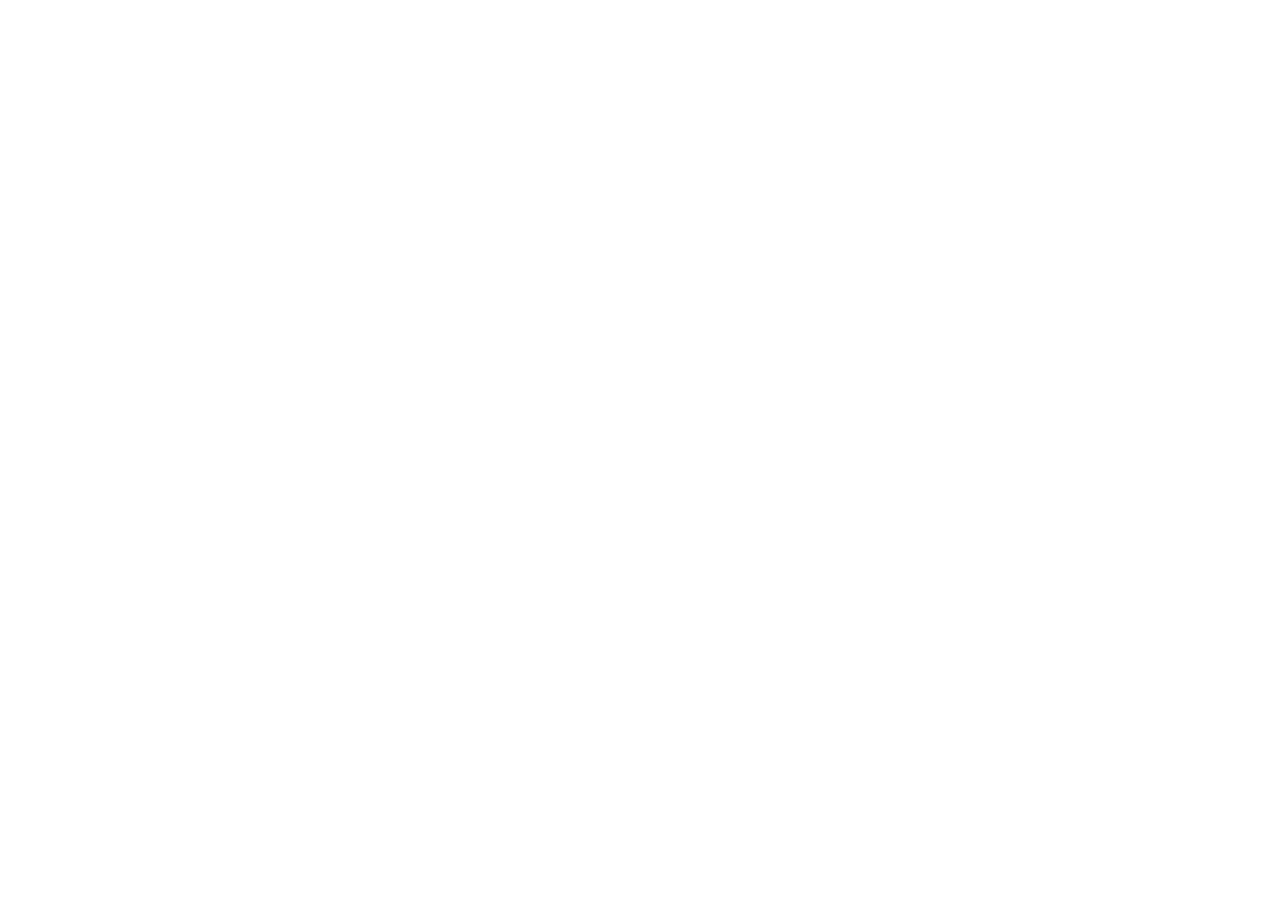
==== dashboard.html @ b4459c03 "dashboard page start" ====
<!DOCTYPE html>
<html lang="en">

<head>
  <meta charset="UTF-8">
  <meta name="viewport" content="width=device-width, initial-scale=1.0">
  <title>Document</title>

  <!-- Link Swiper's CSS -->
  <link rel="stylesheet" href="https://cdn.jsdelivr.net/npm/swiper@11/swiper-bundle.min.css" />
  <!-- Syle CSS -->
  <link rel="stylesheet" href="./assets/scss/style.css">
</head>

<body>

  <div class="wrapper">

    

  </div>

  <!-- iMask JS -->
  <script src="./assets/js/iMask.js"></script>
  <!-- Swiper JS -->
  <script src="https://cdn.jsdelivr.net/npm/swiper@11/swiper-bundle.min.js"></script>
  <!-- JS file -->
  <script src="./assets/js/main.js"></script>

</body>

</html>
---- assets/scss/style.css ----
@import url("https://fonts.googleapis.com/css2?family=Geologica:wght@100..900&family=Inter:ital,opsz,wght@0,14..32,100..900;1,14..32,100..900&family=Nunito+Sans:ital,opsz,wght@0,6..12,200..1000;1,6..12,200..1000&family=Roboto:ital,wght@0,100..900;1,100..900&family=Rubik:ital,wght@0,300..900;1,300..900&family=Volkhov:ital,wght@0,400;0,700;1,400;1,700&display=swap");
* {
  padding: 0;
  margin: 0;
  box-sizing: border-box;
  -webkit-tap-highlight-color: transparent !important;
}

a {
  text-decoration: none;
  color: inherit;
  display: inline-block;
  cursor: pointer;
}

img {
  max-width: 100%;
}

span, label {
  display: inline-block;
}

html {
  scroll-behavior: smooth;
}

input, textarea {
  outline: none;
  border: 0;
  background: transparent;
  font-weight: 400;
}

button, select {
  border: none;
  cursor: pointer;
  background: transparent;
  outline: 0;
  font-weight: 400;
}

address {
  font-style: normal;
}

.wrapper {
  width: 100%;
  overflow: hidden;
  min-height: 100svh;
}

ul, ol, dl {
  list-style: none;
  padding: 0;
  margin: 0;
}

p, h1, h2, h3, h4, h5, h6 {
  padding: 0;
  margin: 0;
  font-weight: 400;
}

input[type=number]::-webkit-inner-spin-button,
input[type=number]::-webkit-outer-spin-button {
  -webkit-appearance: none;
  -moz-appearance: none;
  margin: 0;
}

@font-face {
  font-family: "MyWebFont";
  src: url("../fonts/Muller/Muller-Trial-Regular.ttf") format("truetype"), url("../fonts/Muller/Muller-Trial-Regular.otf") format("opentype");
  font-weight: 400;
}
@font-face {
  font-family: "MyWebFont";
  src: url("../fonts/Muller/Muller-Trial-Medium.ttf") format("truetype"), url("../fonts/Muller/Muller-Trial-Medium.otf") format("opentype");
  font-weight: 500;
}
* {
  font-family: "Inter", sans-serif;
  font-weight: 400;
}

body {
  background: white;
  color: black;
  font-weight: 400;
  font-family: "Inter", sans-serif;
  background: white;
  color: #272D4E;
}

.container {
  max-width: 1320px;
  width: calc(100% - 40px);
  margin: 0 auto;
}

.btn-pink {
  display: inline-flex;
  align-items: center;
  justify-content: center;
  text-align: center;
  height: 64px;
  padding: 0 52px;
  background: #E579E8;
  color: white;
  font-family: "Volkhov", serif;
  font-size: 18px;
  font-weight: 600;
  line-height: 140%;
  letter-spacing: -0.02em;
  border-radius: 50px;
  box-shadow: 0px 9px 20px -3px rgba(239, 84, 247, 0.33);
  transition: 0.3s ease-in-out all;
}
.btn-pink:hover {
  background: #d371d6;
}
.btn-white {
  box-shadow: 0 9px 20px -3px rgba(215, 215, 215, 0.33);
  background: #fff;
  font-family: "Geologica", sans-serif;
  font-weight: 600;
  font-size: 18px;
  height: 68px;
  padding: 0 52px;
  display: inline-flex;
  align-items: center;
  justify-content: center;
  text-align: center;
  line-height: 140%;
  letter-spacing: -0.02em;
  color: #7454bd;
  border-radius: 60px;
  transition: 0.3s ease-in-out all;
}
.btn-white:hover {
  background: #fce7fd;
}

.header {
  position: absolute;
  top: 0;
  left: 0;
  width: 100%;
  z-index: 3;
}
.header-container {
  display: flex;
  align-items: center;
  justify-content: space-between;
  padding: 40px 0;
}
@media screen and (max-width: 992px) {
  .header-container {
    padding: 20px 0;
  }
}
@media screen and (max-width: 992px) {
  .header-logo img {
    width: 181px;
  }
}
.header-navs {
  display: flex;
  align-items: center;
  gap: 32px;
}
@media screen and (max-width: 992px) {
  .header-navs {
    display: none;
  }
}
.header-navs__link {
  display: flex;
  align-items: center;
  gap: 4px;
  font-family: "Geologica", sans-serif;
  font-weight: 300;
  font-size: 16px;
  line-height: 140%;
  letter-spacing: -0.02em;
  color: #272d4e;
  transition: 0.2s ease-in-out all;
}
.header-navs__link:hover {
  color: #7854F7;
}
.header-right {
  display: flex;
  align-items: center;
  gap: 16px;
}
@media screen and (max-width: 992px) {
  .header-right {
    display: none;
  }
}
.header-right a {
  height: 54px;
  padding: 0 32px;
  font-size: 16px;
  font-weight: 500;
  font-family: "Geologica", sans-serif;
}
.header-right .btn-white {
  font-weight: 400;
  color: #272D4E;
}
.header .bars {
  display: flex;
  align-items: center;
  justify-content: center;
  width: 32px;
  height: 32px;
}
@media screen and (min-width: 992px) {
  .header .bars {
    display: none;
  }
}

.menu {
  position: fixed;
  top: 0;
  left: 0;
  width: 100%;
  height: 100%;
  background: white;
  z-index: 5;
  padding: 30px 20px;
  display: none;
  flex-direction: column;
  justify-content: space-between;
}
@media screen and (max-width: 992px) {
  .menu.active {
    display: flex;
  }
}
.menu-head {
  display: flex;
  align-items: center;
  justify-content: space-between;
  margin-bottom: 30px;
}
.menu-close {
  width: 22px;
  height: 22px;
  display: flex;
  align-items: center;
  justify-content: center;
}
.menu-navs {
  display: flex;
  flex-direction: column;
  align-items: flex-start;
  gap: 20px;
}
.menu-navs__link {
  display: flex;
  align-items: center;
  gap: 4px;
  font-family: "Geologica", sans-serif;
  font-weight: 300;
  font-size: 16px;
  line-height: 140%;
  letter-spacing: -0.02em;
  color: #272d4e;
}
.menu-bottom {
  display: flex;
  flex-direction: column;
  align-items: flex-start;
  gap: 10px;
}
@media screen and (max-width: 420px) {
  .menu-bottom {
    width: 100%;
  }
}
.menu-bottom a {
  height: 54px;
  padding: 0 32px;
  font-size: 16px;
  font-weight: 500;
  font-family: "Geologica", sans-serif;
}
@media screen and (max-width: 420px) {
  .menu-bottom a {
    width: 100%;
  }
}
.menu-bottom .btn-white {
  font-weight: 400;
  color: #272D4E;
}

.home {
  position: relative;
  z-index: 1;
}
.home-bg {
  position: absolute;
  top: 0;
  left: 0;
  width: 100%;
  height: 100%;
  z-index: -1;
}
.home-container {
  padding-bottom: 300px;
  min-height: 1074px;
  position: relative;
  z-index: 1;
  display: flex;
  flex-direction: column;
  justify-content: flex-end;
  align-items: flex-start;
}
@media screen and (max-width: 1200px) {
  .home-container {
    padding-bottom: 500px;
    align-items: center;
    text-align: center;
  }
}
@media screen and (max-width: 700px) {
  .home-container {
    padding: 93px 0 325px;
    min-height: inherit;
  }
}
.home-title {
  font-family: "Geologica", sans-serif;
  font-size: 72px;
  line-height: 110%;
  letter-spacing: -0.02em;
  color: #272d4e;
  margin-bottom: 33px;
}
@media screen and (max-width: 700px) {
  .home-title {
    font-size: 40px;
    margin-bottom: 26px;
  }
}
@media screen and (max-width: 700px) {
  .home .line {
    width: 314px;
  }
}
.home-description {
  font-family: "Geologica", sans-serif;
  font-weight: 300;
  font-size: 18px;
  line-height: 140%;
  letter-spacing: -0.02em;
  color: #696984;
  opacity: 0.8;
  max-width: 569px;
  margin: 46px 0 50px;
}
@media screen and (max-width: 700px) {
  .home-description {
    margin: 28px 0 40px;
    font-size: 14px;
  }
}
.home .btn-pink {
  height: 72px;
  padding: 0 27px 0 31px;
  font-weight: 500;
  font-size: 16px;
  font-family: "Geologica", sans-serif;
  gap: 10px;
}
.home .btn-pink .imgs {
  display: flex;
  align-items: center;
  flex-direction: row-reverse;
  gap: 0px;
  transform: rotateY(180deg);
}
.home .btn-pink .img {
  margin-right: -20px;
  width: 30px;
  height: 30px;
  border-radius: 50%;
}
.home .btn-pink .icon {
  background: rgba(255, 255, 255, 0.9);
  border: 1px solid #fff;
  border-radius: 15px;
  padding: 3px;
  width: 30px;
  height: 30px;
}
.home-bottom {
  display: flex;
  align-items: center;
  gap: 20px;
}
@media screen and (max-width: 700px) {
  .home-bottom {
    flex-direction: column;
  }
}
.home-bottom p {
  font-family: "Geologica", sans-serif;
  font-size: 16px;
  line-height: 140%;
  letter-spacing: -0.02em;
  color: #5d5d5d;
}
.home-bottom p a {
  color: #e579e8;
}
.home-card {
  position: absolute;
  bottom: 0;
  right: -274px;
  width: 911px;
  height: auto;
  z-index: -1;
}
@media screen and (max-width: 1200px) {
  .home-card {
    right: 50%;
    transform: translateX(50%);
    width: 500px;
  }
}
@media screen and (max-width: 700px) {
  .home-card {
    width: 325px;
    min-width: 325px;
  }
}

.tarif {
  padding: 180px 0;
  overflow: hidden;
}
@media screen and (max-width: 1200px) {
  .tarif {
    padding: 60px 0 0 0;
  }
}
.tarif_title {
  position: relative;
  z-index: 2;
  margin-bottom: 80px;
  display: flex;
  flex-direction: column;
  align-items: center;
  gap: 20px;
}
@media screen and (max-width: 993px) {
  .tarif_title {
    margin-bottom: 28px;
    text-align: center;
  }
}
.tarif_title h3 {
  font-family: "Geologica", sans-serif;
  font-weight: 600;
  font-size: 44px;
  line-height: 140%;
  color: #1E1D4C;
}
@media screen and (max-width: 993px) {
  .tarif_title h3 {
    font-size: 28px;
    line-height: 140%;
  }
}
.tarif_title p {
  font-family: "Geologica", sans-serif;
  font-weight: 300;
  font-size: 20px;
  line-height: 140%;
  color: #A6A6A6;
}
@media screen and (max-width: 993px) {
  .tarif_title p {
    font-size: 14px;
    line-height: 140%;
  }
}
.tarif_cards {
  display: flex;
  justify-content: center;
  gap: 24px;
  position: relative;
  max-width: 772px;
  margin: auto;
  z-index: 2;
}
@media screen and (max-width: 1200px) {
  .tarif_cards {
    padding-top: 150px;
  }
}
@media screen and (max-width: 993px) {
  .tarif_cards {
    flex-direction: column-reverse;
    gap: 16px;
    padding-top: 0;
  }
}
.tarif_card {
  width: 374px;
  padding: 42px 20px 20px 20px;
  border-radius: 20px;
  background: #fff;
  box-shadow: 0px 1.67px 2.84px 0px rgba(0, 0, 0, 0.0039215686);
  box-shadow: 0px 7.35px 5.88px 0px rgba(0, 0, 0, 0.0078431373), 0px 18.05px 11.73px 0px rgba(0, 0, 0, 0.0117647059), 0px 34.76px 22.99px 0px rgba(0, 0, 0, 0.0117647059), 0px 58.49px 42.28px 0px rgba(0, 0, 0, 0.0156862745), 0px 90.24px 72.19px 0px rgba(0, 0, 0, 0.0196078431);
  display: flex;
  flex-direction: column;
  gap: 32px;
}
@media screen and (max-width: 993px) {
  .tarif_card {
    width: 100%;
    border-radius: 17px;
  }
}
.tarif_card_title {
  text-align: center;
}
.tarif_card_title h3 {
  font-family: "Geologica", sans-serif;
  font-weight: 700;
  font-size: 30px;
  line-height: 140%;
  color: #1E1D4C;
  margin-bottom: 8px;
}
.tarif_card_title p {
  font-family: "Geologica", sans-serif;
  font-weight: 400;
  font-size: 18px;
  line-height: 140%;
  color: #A6A6A6;
}
.tarif_card_price {
  display: flex;
  align-items: center;
  flex-direction: column;
  gap: 6px;
}
.tarif_card_price h6 {
  font-family: "Geologica", sans-serif;
  font-weight: 600;
  font-size: 50px;
  line-height: 140%;
  color: #1E1D4C;
  display: flex;
  align-items: center;
  justify-content: center;
  gap: 4px;
}
.tarif_card_price h6 span {
  font-family: "Geologica", sans-serif;
  font-weight: 500;
  font-size: 18px;
  line-height: 140%;
  color: #A6A6A6;
  transform: translateY(10px);
}
.tarif_card_price .discount {
  padding: 10px 12px;
  border-radius: 1000px;
  background: #E579E8;
  font-family: "Geologica", sans-serif;
  font-weight: 600;
  font-size: 14px;
  line-height: 140%;
  color: #fff;
}
.tarif_card ul {
  height: 100%;
  display: flex;
  flex-direction: column;
  gap: 24px;
  background: #FAF9FB;
  padding: 32px;
  border-radius: 10px;
}
.tarif_card ul li {
  display: flex;
  align-items: center;
  gap: 10px;
}
.tarif_card ul li img {
  display: flex;
  align-items: center;
  flex-shrink: 0;
}
.tarif_card ul li span {
  font-family: "Geologica", sans-serif;
  font-weight: 400;
  font-size: 18px;
  line-height: 140%;
  color: #1E1D4C;
}
.tarif_card ul a {
  margin-top: auto;
  font-family: "Geologica", sans-serif;
}
.tarif_card_pink {
  background-image: url("../images/card_pink_bg.png");
  background-repeat: no-repeat;
  background-size: cover;
  background-position: center;
  gap: 0;
  position: relative;
}
.tarif_card_pink .circle {
  position: absolute;
  z-index: 1;
  flex-shrink: 0;
  width: 600px;
  height: 600px;
  background: linear-gradient(166deg, #92a7ff 0%, #b37de9 100%);
  border-radius: 50%;
  display: none;
}
.tarif_card_pink .tarif_card_title {
  position: relative;
  z-index: 2;
}
.tarif_card_pink .tarif_card_title h3, .tarif_card_pink .tarif_card_title p {
  color: #fff;
}
.tarif_card_pink .tarif_card_price {
  position: relative;
  z-index: 2;
  margin: 32px 0 20px 0;
}
.tarif_card_pink .tarif_card_price h6 {
  color: #fff;
}
.tarif_card_pink .tarif_card_price h6 span {
  color: #fff;
}
.tarif_card_pink ul {
  position: relative;
  z-index: 2;
}
.tarif_card_reating {
  display: flex;
  flex-direction: column;
  gap: 66px;
  position: absolute;
  bottom: 218px;
  right: -200px;
}
@media screen and (max-width: 1200px) {
  .tarif_card_reating {
    top: 0;
    left: 0;
    right: 0;
    bottom: auto;
    flex-direction: row;
    justify-content: center;
  }
}
@media screen and (max-width: 993px) {
  .tarif_card_reating {
    position: static;
    margin-bottom: 16px;
    gap: 20px;
  }
}
.tarif_card_reating .star {
  display: flex;
  align-items: center;
  gap: 3px;
}
.tarif_card_reating h6 {
  font-family: "Geologica", sans-serif;
  font-weight: 400;
  font-size: 18px;
  line-height: 140%;
  color: #1E1D4C;
  margin: 18px 0 15px 0;
}
.tarif_card_reating h6 b {
  font-weight: 700;
}
.tarif_card_reating p {
  font-family: "Geologica", sans-serif;
  font-weight: 600;
  font-size: 18px;
  line-height: 140%;
  color: #A6A6A6;
}
.tarif .container {
  position: relative;
}
.tarif .tarif_img {
  position: absolute;
  left: -444px;
  bottom: -210px;
  width: 670px;
  height: 642px;
  -o-object-fit: contain;
     object-fit: contain;
}
@media screen and (max-width: 1200px) {
  .tarif .tarif_img {
    position: static;
    transform: translateY(20px);
    width: 100%;
  }
}
@media screen and (max-width: 993px) {
  .tarif .tarif_img {
    min-width: 437px;
    min-height: 419px;
    width: 437px;
    height: 419px;
    display: flex;
    flex-shrink: 0;
    margin: auto;
  }
}
@media screen and (max-width: 460px) {
  .tarif .tarif_img {
    transform: translate(-80px, 10px);
  }
}

.partners {
  background: linear-gradient(166deg, #849cff 0%, #8a5fb6 100%);
  position: relative;
  z-index: 1;
}
.partners-bg {
  position: absolute;
  z-index: -1;
  left: 0;
  width: 100%;
  height: 100%;
  -o-object-fit: cover;
     object-fit: cover;
}
.partners-container {
  max-width: 1272px;
}
.partners ul {
  display: flex;
  align-items: center;
  justify-content: space-between;
  padding: 40px 0;
  gap: 32px;
}
@media screen and (max-width: 992px) {
  .partners ul {
    width: 100%;
    align-items: flex-start;
    overflow-x: scroll;
    width: calc(100% + 40px);
    margin-left: -20px;
    padding: 20px;
  }
  .partners ul::-webkit-scrollbar {
    display: none;
  }
}
@media screen and (max-width: 992px) {
  .partners li {
    flex-shrink: 0;
  }
}
@media screen and (max-width: 992px) {
  .partners li:nth-child(1) img {
    width: 145px;
  }
}
@media screen and (max-width: 992px) {
  .partners li:nth-child(2) img {
    width: 116.84px;
  }
}
@media screen and (max-width: 992px) {
  .partners li:nth-child(3) img {
    width: 163.37px;
  }
}
@media screen and (max-width: 992px) {
  .partners li:nth-child(4) img {
    width: 124.7px;
  }
}
@media screen and (max-width: 992px) {
  .partners li:nth-child(5) img {
    width: 158.37px;
  }
}

.choose {
  padding: 180px 0 210px;
}
@media screen and (max-width: 700px) {
  .choose {
    padding: 102px 0 60px;
  }
}
.choose-title {
  text-align: center;
  margin-bottom: 20px;
  font-family: "Geologica", sans-serif;
  font-weight: 600;
  font-size: 44px;
  line-height: 140%;
  letter-spacing: -0.02em;
  text-align: center;
  color: #14183e;
}
@media screen and (max-width: 700px) {
  .choose-title {
    font-size: 28px;
  }
}
.choose-title span {
  font-weight: 600;
  color: #7454bd;
}
.choose-description {
  text-align: center;
  font-family: "Geologica", sans-serif;
  font-weight: 300;
  font-size: 20px;
  line-height: 140%;
  letter-spacing: -0.02em;
  text-align: center;
  color: #696984;
  opacity: 0.8;
  margin-bottom: 68px;
}
@media screen and (max-width: 700px) {
  .choose-description {
    font-size: 14px;
    margin-bottom: 40px;
  }
}
.choose-card {
  padding: 29px 25px 51px;
  display: flex;
  flex-direction: column;
  align-items: center;
  text-align: center;
  transition: 0.2s ease-in-out all;
  border-radius: 32px;
}
.choose-card:hover {
  position: relative;
  z-index: 1;
}
.choose-card:hover::before {
  content: "";
  border-radius: 27px 0 9px 0;
  width: 85px;
  height: 90px;
  background: #e579e8;
  position: absolute;
  z-index: -1;
  left: -24px;
  bottom: -30px;
}
.choose-card:hover::after {
  content: "";
  position: absolute;
  top: 0;
  left: 0;
  width: 100%;
  height: 100%;
  border-radius: 32px;
  box-shadow: 0 2px 3px 0 rgba(0, 0, 0, 0), 0 7px 6px 0 rgba(0, 0, 0, 0.01), 0 18px 12px 0 rgba(0, 0, 0, 0.01), 0 35px 23px 0 rgba(0, 0, 0, 0.01), 0 58px 42px 0 rgba(0, 0, 0, 0.02), 0 90px 72px 0 rgba(0, 0, 0, 0.02);
  background: #fff;
  z-index: -1;
}
.choose-card__wrap {
  display: grid;
  gap: 24px;
  align-items: flex-start;
  grid-template-columns: repeat(4, minmax(0, 1fr));
}
@media screen and (max-width: 1200px) {
  .choose-card__wrap {
    grid-template-columns: repeat(2, minmax(0, 1fr));
  }
}
@media screen and (max-width: 700px) {
  .choose-card__wrap {
    grid-template-columns: repeat(1, minmax(0, 1fr));
    gap: 20px;
  }
}
.choose-card .icon {
  width: 75px;
  height: 75px;
  border-radius: 37px;
  fill: #fbfbfb;
  box-shadow: 0 15px 44px 0 rgba(13, 15, 28, 0.12);
  display: flex;
  align-items: center;
  justify-content: center;
}
.choose-card h3 {
  font-family: "Geologica", sans-serif;
  font-weight: 600;
  font-size: 18px;
  line-height: 140%;
  letter-spacing: -0.02em;
  text-align: center;
  color: #1e1d4c;
  margin: 30px 0 13px;
}
.choose-card p {
  font-family: "Geologica", sans-serif;
  font-weight: 300;
  font-size: 14px;
  line-height: 140%;
  letter-spacing: -0.02em;
  text-align: center;
  color: #5e6282;
}

.about {
  position: relative;
  z-index: 1;
  padding: 138px 0 144px;
}
@media screen and (max-width: 700px) {
  .about {
    padding: 0 0 72px;
  }
}
.about-bg {
  position: absolute;
  left: 50%;
  top: 0;
  transform: translateX(-50%);
  width: 100%;
  min-width: 1920px;
  height: 100%;
  -o-object-fit: cover;
     object-fit: cover;
  z-index: -1;
}
@media screen and (max-width: 700px) {
  .about-bg {
    display: none;
  }
}
.about-bg.mb {
  display: none;
}
@media screen and (max-width: 700px) {
  .about-bg.mb {
    display: block;
    min-width: 772px;
  }
}
.about-container {
  display: flex;
  flex-direction: column;
  gap: 195px;
}
@media screen and (max-width: 1200px) {
  .about-container {
    gap: 60px;
    align-items: center;
  }
}
.about h3 {
  font-family: "Geologica", sans-serif;
  font-weight: 600;
  font-size: 44px;
  line-height: 140%;
  letter-spacing: -0.02em;
  color: #fff;
  max-width: 548px;
}
@media screen and (max-width: 700px) {
  .about h3 {
    font-size: 24px;
  }
}
.about p {
  font-family: "Geologica", sans-serif;
  font-weight: 300;
  font-size: 18px;
  line-height: 140%;
  letter-spacing: -0.02em;
  color: #fff;
  max-width: 480px;
  margin: 20px 0 32px;
}
@media screen and (max-width: 700px) {
  .about p {
    font-size: 16px;
  }
}
.about a {
  font-family: "Geologica", sans-serif;
  width: 256px;
}
@media screen and (max-width: 700px) {
  .about a {
    width: 100%;
  }
}
.about-head {
  margin-left: 553px;
  position: relative;
  z-index: 1;
}
@media screen and (max-width: 1200px) {
  .about-head {
    margin-left: 0;
  }
}
@media screen and (max-width: 700px) {
  .about-head {
    width: 100%;
  }
}
.about-head .main-img {
  position: absolute;
  left: -78px;
  top: -138px;
  transform: translateX(-100%);
  z-index: -1;
}
@media screen and (max-width: 1200px) {
  .about-head .main-img {
    position: relative;
    left: 31px;
    top: 0;
    transform: translateX(0);
    margin-bottom: 47px;
  }
}
@media screen and (max-width: 700px) {
  .about-head .main-img {
    top: 0px;
  }
}
.about-head .main-img__item:nth-child(1) {
  width: 430px;
  height: 548px;
  border-radius: 20px;
  -o-object-fit: cover;
     object-fit: cover;
  box-shadow: 0 2px 3px 0 rgba(0, 0, 0, 0), 0 7px 6px 0 rgba(0, 0, 0, 0.01), 0 18px 12px 0 rgba(0, 0, 0, 0.01), 0 35px 23px 0 rgba(0, 0, 0, 0.01), 0 58px 42px 0 rgba(0, 0, 0, 0.02), 0 90px 72px 0 rgba(0, 0, 0, 0.02);
  position: relative;
  z-index: 1;
}
@media screen and (max-width: 700px) {
  .about-head .main-img__item:nth-child(1) {
    border-radius: 13px;
    width: 281px;
    height: 359px;
  }
}
.about-head .main-img__item:nth-child(2) {
  border-radius: 20px;
  width: 372px;
  height: 474px;
  filter: blur(50px);
  position: absolute;
  left: 29px;
  bottom: -23px;
  z-index: -1;
}
@media screen and (max-width: 700px) {
  .about-head .main-img__item:nth-child(2) {
    border-radius: 13px;
    width: 243px;
    height: 310px;
    left: 19px;
    bottom: -15px;
  }
}
.about-head .main-img .icon {
  position: absolute;
  right: 205px;
  bottom: -29px;
  z-index: 2;
}
@media screen and (max-width: 1200px) {
  .about-head .main-img .icon {
    right: auto;
    left: 231px;
  }
}
@media screen and (max-width: 700px) {
  .about-head .main-img .icon {
    width: 72px;
  }
}
.about-head .main-img .alert {
  border-radius: 20px;
  width: 365px;
  -webkit-backdrop-filter: blur(20px);
          backdrop-filter: blur(20px);
  background: rgba(255, 255, 255, 0.8);
  position: absolute;
  z-index: 1;
  left: -183px;
  top: 118px;
  padding: 22.04px 27.03px 21.28px 28.74px;
  display: flex;
  align-items: center;
  gap: 4px;
  font-family: "Geologica", sans-serif;
  font-weight: 500;
  font-size: 18px;
  line-height: 140%;
  letter-spacing: -0.02em;
  color: #7454bd;
}
@media screen and (max-width: 1200px) {
  .about-head .main-img .alert {
    left: -31px;
    top: 219px;
  }
}
@media screen and (max-width: 700px) {
  .about-head .main-img .alert {
    border-radius: 13px;
    width: 239px;
    font-size: 12px;
    padding: 14px 18px;
  }
  .about-head .main-img .alert img {
    width: 58px;
  }
}
.about-head .main-img .alert span {
  font-weight: 500;
}
.about-bottom {
  margin-left: 290px;
  position: relative;
  z-index: 1;
  max-width: 527px;
}
@media screen and (max-width: 1200px) {
  .about-bottom {
    margin: 0;
  }
}
.about-bottom .main-img {
  position: absolute;
  right: -27px;
  top: -95px;
  transform: translateX(100%);
}
@media screen and (max-width: 1200px) {
  .about-bottom .main-img {
    position: relative;
    right: auto;
    left: 19px;
    transform: translateX(0);
    width: auto;
    top: 0px;
    margin-bottom: 31px;
  }
}
.about-bottom .main-img__item:nth-child(1) {
  box-shadow: 0 2px 3px 0 rgba(0, 0, 0, 0), 0 7px 6px 0 rgba(0, 0, 0, 0.01), 0 18px 12px 0 rgba(0, 0, 0, 0.01), 0 35px 23px 0 rgba(0, 0, 0, 0.01), 0 58px 42px 0 rgba(0, 0, 0, 0.02), 0 90px 72px 0 rgba(0, 0, 0, 0.02);
  border-radius: 20px;
  width: 430px;
  height: 548px;
  -o-object-fit: cover;
     object-fit: cover;
}
@media screen and (max-width: 700px) {
  .about-bottom .main-img__item:nth-child(1) {
    border-radius: 15px;
    width: 316px;
    height: 402px;
  }
}
.about-bottom .main-img__item:nth-child(2) {
  border-radius: 20px;
  width: 398px;
  height: 508px;
  filter: blur(70px);
  box-shadow: inset 0 -16px 23px 0 rgba(255, 255, 255, 0.6);
  position: absolute;
  z-index: -1;
  left: -16px;
  bottom: -31px;
}
@media screen and (max-width: 700px) {
  .about-bottom .main-img__item:nth-child(2) {
    border-radius: 14px;
    width: 278px;
    height: 354px;
    left: 19px;
    bottom: -10px;
  }
}
.about-bottom .main-img .icon {
  position: absolute;
  right: -33.82px;
  top: 75px;
  border-radius: 100%;
  box-shadow: 0 4px 40px 0 rgba(47, 50, 125, 0.1);
}
@media screen and (max-width: 1200px) {
  .about-bottom .main-img .icon {
    right: 66px;
  }
}
@media screen and (max-width: 700px) {
  .about-bottom .main-img .icon {
    width: 68px;
    right: auto;
    left: 272px;
  }
}
.about-bottom .main-img .icon-2 {
  border-radius: 20px;
  width: 138px;
  height: 138px;
  -webkit-backdrop-filter: blur(20px);
          backdrop-filter: blur(20px);
  background: rgba(255, 255, 255, 0.8);
  position: absolute;
  z-index: -1;
  top: -26px;
  left: -26px;
}
@media screen and (max-width: 700px) {
  .about-bottom .main-img .icon-2 {
    border-radius: 15px;
    width: 101px;
    height: 101px;
    left: -19.11px;
    top: -19.11px;
  }
}

.footer {
  padding: 100px 0;
  background: #FCF9FF;
}
@media screen and (max-width: 993px) {
  .footer {
    padding: 40px 0;
  }
}
.footer .container {
  display: flex;
  align-items: start;
  justify-content: space-between;
  gap: 32px;
}
@media screen and (max-width: 993px) {
  .footer .container {
    flex-direction: column;
    align-items: center;
  }
}
.footer_logo p {
  font-family: "Geologica", sans-serif;
  font-weight: 500;
  font-size: 12px;
  line-height: 140%;
  color: #5E6282;
  margin-top: 12px;
}
.footer_blocks {
  display: flex;
  align-items: start;
  gap: 60px;
}
@media screen and (max-width: 1200px) {
  .footer_blocks {
    gap: 32px;
  }
}
@media screen and (max-width: 768px) {
  .footer_blocks {
    flex-direction: column;
    align-items: center;
    text-align: center;
  }
}
.footer_block h6 {
  font-family: "Geologica", sans-serif;
  font-weight: 700;
  font-size: 18px;
  color: #1E1D4C;
  margin-bottom: 27px;
}
@media screen and (max-width: 768px) {
  .footer_block h6 {
    margin-bottom: 12px;
  }
}
.footer_block ul {
  display: flex;
  flex-direction: column;
  gap: 10px;
}
.footer_block ul a {
  font-family: "Geologica", sans-serif;
  font-weight: 400;
  font-size: 16px;
  line-height: 140%;
  color: #5E6282;
}
.footer_contact .social_media {
  display: flex;
  align-items: center;
  gap: 23px;
}
@media screen and (max-width: 768px) {
  .footer_contact .social_media {
    justify-content: center;
  }
}
.footer_contact .social_media a {
  width: 42px;
  height: 42px;
  border-radius: 50%;
  display: flex;
  align-items: center;
  justify-content: center;
  flex-shrink: 0;
  background: #fff;
  box-shadow: 0px 1.8px 9.02px 0px rgba(0, 0, 0, 0.1019607843);
}
.footer_contact p {
  font-family: "Geologica", sans-serif;
  font-weight: 400;
  font-size: 18px;
  line-height: 140%;
  color: #5E6282;
  margin: 24px 0 17px 0;
}
@media screen and (max-width: 768px) {
  .footer_contact p {
    text-align: center;
  }
}
.footer_contact .market_link {
  display: flex;
  align-items: center;
  gap: 9px;
}
@media screen and (max-width: 768px) {
  .footer_contact .market_link {
    justify-content: center;
  }
}/*# sourceMappingURL=style.css.map */
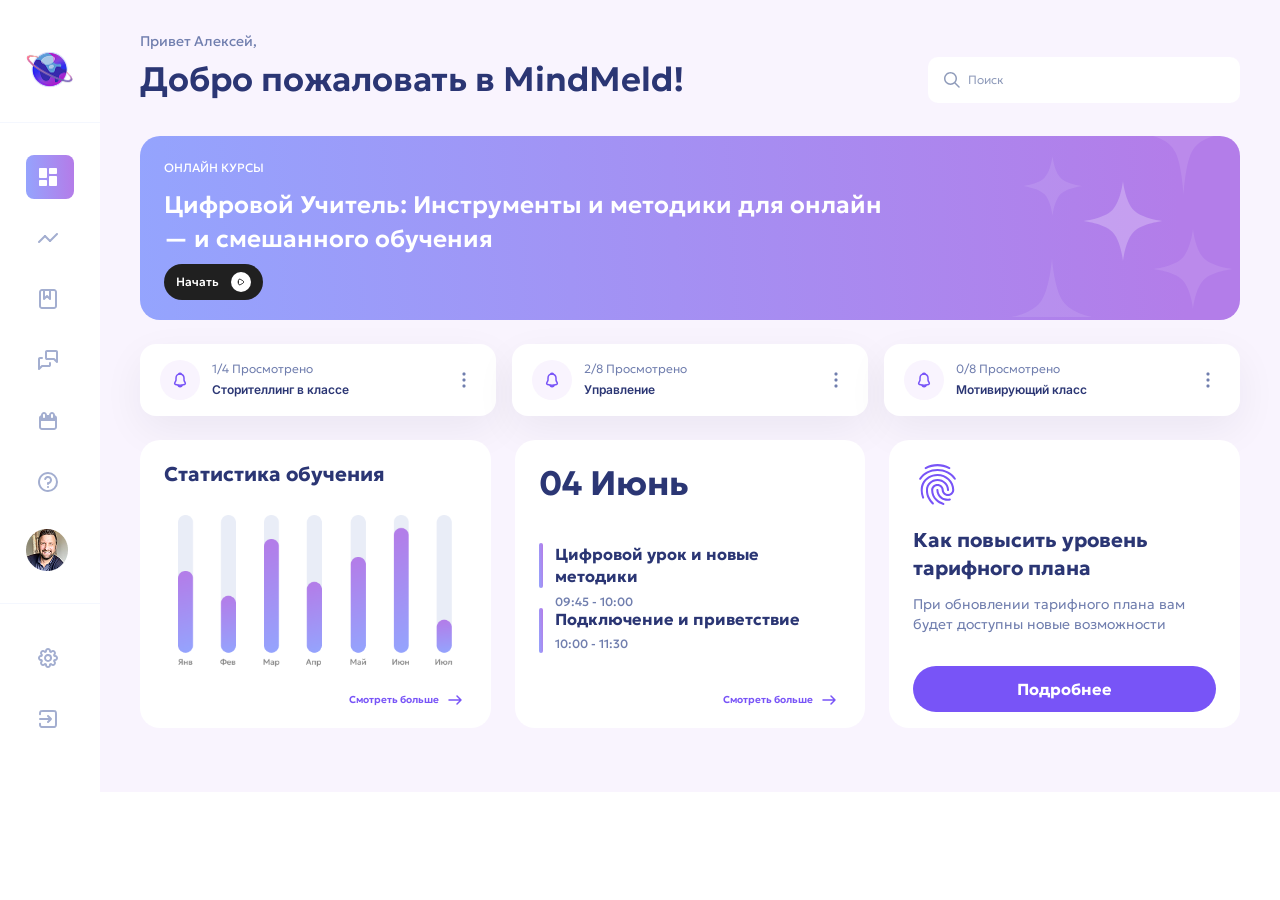
==== commit 212a6bb4: "dashboard cards media in progress" ====
--- a/dashboard.html
+++ b/dashboard.html
@@ -16,7 +16,312 @@
 
   <div class="wrapper">
 
-    
+    <main>
+      <section class="dashboard">
+        <div class="container">
+          <aside class="aside">
+            <div class="aside_top">
+              <a href="/" class="dashboard_logo">
+                <img src="./assets/images/dashboard_logo.png" alt="">
+                <span>
+                  Mind<span>Meld</span>
+                </span>
+              </a>
+              <div class="line"></div>
+              <ul>
+                <li>
+                  <a href="#" class="active">
+                    <span>
+                      <svg width="24" height="24" viewBox="0 0 24 24" fill="none" xmlns="http://www.w3.org/2000/svg">
+                        <g clip-path="url(#clip0_132_3079)">
+                          <path
+                            d="M4 13H10C10.55 13 11 12.55 11 12V4C11 3.45 10.55 3 10 3H4C3.45 3 3 3.45 3 4V12C3 12.55 3.45 13 4 13ZM4 21H10C10.55 21 11 20.55 11 20V16C11 15.45 10.55 15 10 15H4C3.45 15 3 15.45 3 16V20C3 20.55 3.45 21 4 21ZM14 21H20C20.55 21 21 20.55 21 20V12C21 11.45 20.55 11 20 11H14C13.45 11 13 11.45 13 12V20C13 20.55 13.45 21 14 21ZM13 4V8C13 8.55 13.45 9 14 9H20C20.55 9 21 8.55 21 8V4C21 3.45 20.55 3 20 3H14C13.45 3 13 3.45 13 4Z"
+                            fill="#A3AED0" />
+                        </g>
+                        <defs>
+                          <clipPath id="clip0_132_3079">
+                            <rect width="24" height="24" fill="white" />
+                          </clipPath>
+                        </defs>
+                      </svg>
+                      <span class="link_name">
+                        Главная
+                      </span>
+                    </span>
+                  </a>
+                </li>
+                <li>
+                  <a href="#" class="link_one">
+                    <span>
+                      <svg width="24" height="24" viewBox="0 0 24 24" fill="none" xmlns="http://www.w3.org/2000/svg">
+                        <path
+                          d="M13.9998 16C13.802 16 13.6087 15.9413 13.4443 15.8314C13.2799 15.7216 13.1518 15.5654 13.0761 15.3827C13.0004 15.2 12.9806 14.999 13.0192 14.805C13.0578 14.6111 13.153 14.4329 13.2928 14.293L20.2928 7.29304C20.4814 7.11088 20.734 7.01009 20.9962 7.01237C21.2584 7.01465 21.5092 7.11981 21.6946 7.30522C21.88 7.49063 21.9852 7.74144 21.9875 8.00364C21.9897 8.26584 21.8889 8.51844 21.7068 8.70704L14.7068 15.707C14.5193 15.8946 14.265 16 13.9998 16ZM2.99979 17C2.80204 17 2.60874 16.9413 2.44433 16.8314C2.27992 16.7216 2.15178 16.5654 2.07611 16.3827C2.00044 16.2 1.98064 15.999 2.0192 15.805C2.05777 15.6111 2.15298 15.4329 2.29279 15.293L8.29279 9.29304C8.48139 9.11088 8.73399 9.01009 8.99619 9.01237C9.25838 9.01465 9.5092 9.11981 9.69461 9.30522C9.88001 9.49063 9.98518 9.74144 9.98746 10.0036C9.98974 10.2658 9.88894 10.5184 9.70679 10.707L3.70679 16.707C3.51929 16.8946 3.26498 17 2.99979 17Z"
+                          fill="#A3AED0" />
+                        <path
+                          d="M14.0004 16C13.7352 16 13.4809 15.8946 13.2934 15.707L8.29341 10.707C8.11125 10.5184 8.01045 10.2658 8.01273 10.0036C8.01501 9.74144 8.12018 9.49063 8.30559 9.30522C8.491 9.11981 8.74181 9.01465 9.00401 9.01237C9.2662 9.01009 9.5188 9.11088 9.70741 9.29304L14.7074 14.293C14.8472 14.4329 14.9424 14.6111 14.981 14.805C15.0196 14.999 14.9998 15.2 14.9241 15.3827C14.8484 15.5654 14.7203 15.7216 14.5559 15.8314C14.3915 15.9413 14.1982 16 14.0004 16Z"
+                          fill="#A3AED0" />
+                      </svg>
+                      <span class="link_name">
+                        Аналитика
+                      </span>
+                    </span>
+                    <svg class="arrow_icon" width="16" height="16" viewBox="0 0 16 16" fill="none" xmlns="http://www.w3.org/2000/svg">
+                      <path d="M6 12L10 8L6 4" stroke="#A3AED0" stroke-width="2" stroke-linecap="round" stroke-linejoin="round" />
+                    </svg>
+                  </a>
+                </li>
+                <li>
+                  <a href="#" class="link_two">
+                    <span>
+                      <svg width="24" height="24" viewBox="0 0 24 24" fill="none" xmlns="http://www.w3.org/2000/svg">
+                        <path
+                          d="M8 3H6C5.46957 3 4.96086 3.21071 4.58579 3.58579C4.21071 3.96086 4 4.46957 4 5V19C4 19.5304 4.21071 20.0391 4.58579 20.4142C4.96086 20.7893 5.46957 21 6 21H18C18.5304 21 19.0391 20.7893 19.4142 20.4142C19.7893 20.0391 20 19.5304 20 19V5C20 4.46957 19.7893 3.96086 19.4142 3.58579C19.0391 3.21071 18.5304 3 18 3H14M8 3V12L11 9L14 12V3M8 3H14"
+                          stroke="#A3AED0" stroke-width="2" stroke-linecap="round" stroke-linejoin="round" />
+                      </svg>
+                      <span class="link_name">
+                        Материалы
+                      </span>
+                    </span>
+                    <svg class="arrow_icon" width="16" height="16" viewBox="0 0 16 16" fill="none" xmlns="http://www.w3.org/2000/svg">
+                      <path d="M6 12L10 8L6 4" stroke="#A3AED0" stroke-width="2" stroke-linecap="round" stroke-linejoin="round" />
+                    </svg>
+                  </a>
+                </li>
+                <li>
+                  <a href="#" class="link_two">
+                    <span>
+                      <svg width="24" height="24" viewBox="0 0 24 24" fill="none" xmlns="http://www.w3.org/2000/svg">
+                        <path
+                          d="M14 15V17C14 17.2652 13.8946 17.5196 13.7071 17.7071C13.5196 17.8946 13.2652 18 13 18H6L3 21V11C3 10.7348 3.10536 10.4804 3.29289 10.2929C3.48043 10.1054 3.73478 10 4 10H6M21 14L18 11H11C10.7348 11 10.4804 10.8946 10.2929 10.7071C10.1054 10.5196 10 10.2652 10 10V4C10 3.73478 10.1054 3.48043 10.2929 3.29289C10.4804 3.10536 10.7348 3 11 3H20C20.2652 3 20.5196 3.10536 20.7071 3.29289C20.8946 3.48043 21 3.73478 21 4V14Z"
+                          stroke="#A3AED0" stroke-width="2" stroke-linecap="round" stroke-linejoin="round" />
+                      </svg>
+                      <span class="link_name">
+                        Сообщения
+                      </span>
+                    </span>
+                  </a>
+                </li>
+                <li>
+                  <a href="#">
+                    <span>
+                      <svg width="24" height="24" viewBox="0 0 24 24" fill="none" xmlns="http://www.w3.org/2000/svg">
+                        <path
+                          d="M19 6.184V6C19 5.20435 18.6839 4.44129 18.1213 3.87868C17.5587 3.31607 16.7956 3 16 3C15.2044 3 14.4413 3.31607 13.8787 3.87868C13.3161 4.44129 13 5.20435 13 6H11C11 5.20435 10.6839 4.44129 10.1213 3.87868C9.55871 3.31607 8.79565 3 8 3C7.20435 3 6.44129 3.31607 5.87868 3.87868C5.31607 4.44129 5 5.20435 5 6V6.184C4.41709 6.39008 3.91209 6.77123 3.55409 7.2753C3.19608 7.77937 3.00256 8.38174 3 9V18C3 19.654 4.346 21 6 21H18C19.654 21 21 19.654 21 18V9C20.9974 8.38174 20.8039 7.77937 20.4459 7.2753C20.0879 6.77123 19.5829 6.39008 19 6.184ZM15 6C15 5.73478 15.1054 5.48043 15.2929 5.29289C15.4804 5.10536 15.7348 5 16 5C16.2652 5 16.5196 5.10536 16.7071 5.29289C16.8946 5.48043 17 5.73478 17 6V8C17 8.26522 16.8946 8.51957 16.7071 8.70711C16.5196 8.89464 16.2652 9 16 9C15.7348 9 15.4804 8.89464 15.2929 8.70711C15.1054 8.51957 15 8.26522 15 8V6ZM7 6C7 5.73478 7.10536 5.48043 7.29289 5.29289C7.48043 5.10536 7.73478 5 8 5C8.26522 5 8.51957 5.10536 8.70711 5.29289C8.89464 5.48043 9 5.73478 9 6V8C9 8.26522 8.89464 8.51957 8.70711 8.70711C8.51957 8.89464 8.26522 9 8 9C7.73478 9 7.48043 8.89464 7.29289 8.70711C7.10536 8.51957 7 8.26522 7 8V6ZM19 18C19 18.551 18.552 19 18 19H6C5.448 19 5 18.551 5 18V12H19V18Z"
+                          fill="#A3AED0" />
+                      </svg>
+                      <span class="link_name">
+                        Расписание
+                      </span>
+                    </span>
+                  </a>
+                </li>
+                <li>
+                  <a href="#" class="link_two">
+                    <span>
+                      <svg width="24" height="24" viewBox="0 0 24 24" fill="none" xmlns="http://www.w3.org/2000/svg">
+                        <path
+                          d="M9.146 9.074C9.3162 8.54724 9.62892 8.07788 10.0495 7.71795C10.4701 7.35802 10.9821 7.12157 11.5289 7.03479C12.0756 6.94802 12.6357 7.01432 13.147 7.22634C13.6584 7.43836 14.1011 7.78782 14.426 8.236C14.7513 8.68353 14.9466 9.21231 14.9901 9.76388C15.0337 10.3155 14.9238 10.8683 14.6727 11.3614C14.4217 11.8544 14.0391 12.2684 13.5675 12.5576C13.0958 12.8468 12.5533 12.9999 12 13V14M12 21C10.8181 21 9.64778 20.7672 8.55585 20.3149C7.46392 19.8626 6.47177 19.1997 5.63604 18.364C4.80031 17.5282 4.13738 16.5361 3.68508 15.4442C3.23279 14.3522 3 13.1819 3 12C3 10.8181 3.23279 9.64778 3.68508 8.55585C4.13738 7.46392 4.80031 6.47177 5.63604 5.63604C6.47177 4.80031 7.46392 4.13738 8.55585 3.68508C9.64778 3.23279 10.8181 3 12 3C14.3869 3 16.6761 3.94821 18.364 5.63604C20.0518 7.32387 21 9.61305 21 12C21 14.3869 20.0518 16.6761 18.364 18.364C16.6761 20.0518 14.3869 21 12 21ZM12.05 17V17.1H11.95V17H12.05Z"
+                          stroke="#A3AED0" stroke-width="2" stroke-linecap="round" stroke-linejoin="round" />
+                      </svg>
+                      <span class="link_name">
+                        Помощь и поддержка
+                      </span>
+                    </span>
+                  </a>
+                </li>
+              </ul>
+            </div>
+
+            <div class="aside_bottom">
+              <a href="#" class="user_link">
+                <img src="./assets/images/user_link_img.png" alt="">
+                <span>
+                  <b>
+                    Алексей
+                  </b>
+                  На обучении
+                </span>
+              </a>
+              <div class="line"></div>
+              <ul>
+                <li>
+                  <a href="#">
+                    <span>
+                      <svg width="24" height="24" viewBox="0 0 24 24" fill="none" xmlns="http://www.w3.org/2000/svg">
+                        <path
+                          d="M12.0002 4.00003C11.7349 4.00003 11.4806 4.10539 11.293 4.29292C11.1055 4.48046 11.0002 4.73481 11.0002 5.00003C11.0002 6.69203 8.95415 7.54003 7.75715 6.34303C7.6649 6.24752 7.55456 6.17134 7.43256 6.11893C7.31055 6.06652 7.17933 6.03893 7.04655 6.03778C6.91377 6.03662 6.78209 6.06193 6.6592 6.11221C6.5363 6.16249 6.42465 6.23674 6.33076 6.33063C6.23686 6.42453 6.16261 6.53618 6.11233 6.65907C6.06205 6.78197 6.03675 6.91365 6.0379 7.04643C6.03905 7.17921 6.06664 7.31043 6.11905 7.43243C6.17146 7.55444 6.24764 7.66478 6.34315 7.75703C7.54015 8.95403 6.69315 11 5.00015 11C4.73493 11 4.48058 11.1054 4.29304 11.2929C4.10551 11.4805 4.00015 11.7348 4.00015 12C4.00015 12.2652 4.10551 12.5196 4.29304 12.7071C4.48058 12.8947 4.73493 13 5.00015 13C6.69215 13 7.54015 15.046 6.34315 16.243C6.16099 16.4316 6.0602 16.6842 6.06248 16.9464C6.06475 17.2086 6.16992 17.4594 6.35533 17.6448C6.54074 17.8303 6.79155 17.9354 7.05375 17.9377C7.31595 17.94 7.56855 17.8392 7.75715 17.657C8.95415 16.46 11.0002 17.307 11.0002 19C11.0002 19.2652 11.1055 19.5196 11.293 19.7071C11.4806 19.8947 11.7349 20 12.0002 20C12.2654 20 12.5197 19.8947 12.7073 19.7071C12.8948 19.5196 13.0002 19.2652 13.0002 19C13.0002 17.308 15.0462 16.46 16.2432 17.657C16.3354 17.7525 16.4457 17.8287 16.5677 17.8811C16.6898 17.9335 16.821 17.9611 16.9537 17.9623C17.0865 17.9634 17.2182 17.9381 17.3411 17.8878C17.464 17.8376 17.5757 17.7633 17.6695 17.6694C17.7634 17.5755 17.8377 17.4639 17.888 17.341C17.9383 17.2181 17.9636 17.0864 17.9624 16.9536C17.9612 16.8208 17.9337 16.6896 17.8813 16.5676C17.8288 16.4456 17.7527 16.3353 17.6572 16.243C16.4601 15.046 17.3072 13 19.0002 13C19.2654 13 19.5197 12.8947 19.7073 12.7071C19.8948 12.5196 20.0002 12.2652 20.0002 12C20.0002 11.7348 19.8948 11.4805 19.7073 11.2929C19.5197 11.1054 19.2654 11 19.0002 11C17.3082 11 16.4601 8.95403 17.6572 7.75703C17.8393 7.56843 17.9401 7.31582 17.9378 7.05363C17.9355 6.79143 17.8304 6.54062 17.645 6.35521C17.4596 6.1698 17.2087 6.06463 16.9466 6.06235C16.6844 6.06008 16.4318 6.16087 16.2432 6.34303C15.0462 7.54003 13.0002 6.69303 13.0002 5.00003C13.0002 4.73481 12.8948 4.48046 12.7073 4.29292C12.5197 4.10539 12.2654 4.00003 12.0002 4.00003ZM9.00815 4.77703C9.06345 4.0213 9.40269 3.31449 9.9577 2.79861C10.5127 2.28272 11.2424 1.99597 12.0002 1.99597C12.7579 1.99597 13.4876 2.28272 14.0426 2.79861C14.5976 3.31449 14.9368 4.0213 14.9922 4.77703C15.566 4.28421 16.3048 4.02634 17.0606 4.05504C17.8164 4.08374 18.5336 4.39689 19.0683 4.93181C19.6031 5.46672 19.9161 6.1839 19.9446 6.93975C19.9732 7.69561 19.7151 8.43434 19.2222 9.00803C19.9779 9.0632 20.6848 9.40232 21.2007 9.95725C21.7167 10.5122 22.0036 11.2418 22.0037 11.9996C22.0038 12.7573 21.7172 13.487 21.2014 14.0421C20.6856 14.5972 19.9789 14.9366 19.2232 14.992C19.716 15.5658 19.9738 16.3046 19.9451 17.0605C19.9164 17.8163 19.6033 18.5334 19.0684 19.0682C18.5335 19.603 17.8163 19.916 17.0604 19.9445C16.3046 19.973 15.5658 19.715 14.9922 19.222C14.9368 19.9778 14.5976 20.6846 14.0426 21.2005C13.4876 21.7163 12.7579 22.0031 12.0002 22.0031C11.2424 22.0031 10.5127 21.7163 9.9577 21.2005C9.40269 20.6846 9.06345 19.9778 9.00815 19.222C8.43446 19.715 7.69573 19.973 6.93988 19.9445C6.18402 19.916 5.46684 19.603 4.93193 19.0682C4.39702 18.5334 4.08386 17.8163 4.05516 17.0605C4.02646 16.3046 4.28433 15.5658 4.77715 14.992C4.02142 14.9367 3.31462 14.5975 2.79873 14.0425C2.28284 13.4875 1.99609 12.7578 1.99609 12C1.99609 11.2423 2.28284 10.5126 2.79873 9.95758C3.31462 9.40257 4.02142 9.06333 4.77715 9.00803C4.28283 8.43444 4.0237 7.69513 4.05174 6.93845C4.07979 6.18176 4.39294 5.46367 4.92836 4.92824C5.46379 4.39282 6.18188 4.07967 6.93857 4.05162C7.69526 4.02358 8.43456 4.28271 9.00815 4.77703Z"
+                          fill="#A3AED0" />
+                        <path
+                          d="M11.9997 10C11.4692 10 10.9605 10.2107 10.5855 10.5858C10.2104 10.9609 9.99968 11.4696 9.99968 12C9.99968 12.5305 10.2104 13.0392 10.5855 13.4142C10.9605 13.7893 11.4692 14 11.9997 14C12.5301 14 13.0388 13.7893 13.4139 13.4142C13.789 13.0392 13.9997 12.5305 13.9997 12C13.9997 11.4696 13.789 10.9609 13.4139 10.5858C13.0388 10.2107 12.5301 10 11.9997 10ZM9.17168 9.17202C9.54066 8.78998 9.98204 8.48525 10.4701 8.27561C10.9581 8.06598 11.483 7.95563 12.0141 7.95102C12.5452 7.9464 13.0719 8.04761 13.5635 8.24873C14.0551 8.44986 14.5017 8.74687 14.8773 9.12244C15.2528 9.49801 15.5498 9.94462 15.751 10.4362C15.9521 10.9278 16.0533 11.4545 16.0487 11.9856C16.0441 12.5167 15.9337 13.0416 15.7241 13.5296C15.5144 14.0177 15.2097 14.459 14.8277 14.828C14.0733 15.5567 13.0629 15.9598 12.0141 15.9507C10.9653 15.9416 9.96203 15.5209 9.2204 14.7793C8.47877 14.0377 8.05809 13.0344 8.04898 11.9856C8.03987 10.9368 8.44304 9.92643 9.17168 9.17202Z"
+                          fill="#A3AED0" />
+                      </svg>
+                      <div class="link_name">
+                        Настройки
+                      </div>
+                    </span>
+                  </a>
+                </li>
+                <li>
+                  <a href="#" class="link_two">
+                    <span>
+                      <svg width="24" height="24" viewBox="0 0 24 24" fill="none" xmlns="http://www.w3.org/2000/svg">
+                        <path
+                          d="M12 15L15 12M15 12L12 9M15 12H4M4 7.248V7.2C4 6.08 4 5.52 4.218 5.092C4.41 4.715 4.715 4.41 5.092 4.218C5.52 4 6.08 4 7.2 4H16.8C17.92 4 18.48 4 18.907 4.218C19.284 4.41 19.59 4.715 19.782 5.092C20 5.519 20 6.079 20 7.197V16.804C20 17.922 20 18.481 19.782 18.908C19.59 19.2845 19.2837 19.5904 18.907 19.782C18.48 20 17.921 20 16.803 20H7.197C6.079 20 5.519 20 5.092 19.782C4.71569 19.5903 4.40974 19.2843 4.218 18.908C4 18.48 4 17.92 4 16.8V16.75"
+                          stroke="#A3AED0" stroke-width="2" stroke-linecap="round" stroke-linejoin="round" />
+                      </svg>
+                      <span class="link_name">
+                        Выйти
+                      </span>
+                    </span>
+                  </a>
+                </li>
+              </ul>
+            </div>
+          </aside>
+          <div class="dashboard_content">
+            <div class="dashboard_content_head">
+              <h1>
+                <span>
+                  Привет Алексей,
+                </span>
+                Добро пожаловать в MindMeld!
+              </h1>
+              <div class="search">
+                <svg width="24" height="24" viewBox="0 0 24 24" fill="none" xmlns="http://www.w3.org/2000/svg">
+                  <path fill-rule="evenodd" clip-rule="evenodd"
+                    d="M10.5 5.5C9.17392 5.5 7.90215 6.02678 6.96447 6.96447C6.02678 7.90215 5.5 9.17392 5.5 10.5C5.5 11.8261 6.02678 13.0979 6.96447 14.0355C7.90215 14.9732 9.17392 15.5 10.5 15.5C11.8261 15.5 13.0979 14.9732 14.0355 14.0355C14.9732 13.0979 15.5 11.8261 15.5 10.5C15.5 9.17392 14.9732 7.90215 14.0355 6.96447C13.0979 6.02678 11.8261 5.5 10.5 5.5ZM4 10.5C4 8.77609 4.68482 7.12279 5.90381 5.90381C7.12279 4.68482 8.77609 4 10.5 4C12.2239 4 13.8772 4.68482 15.0962 5.90381C16.3152 7.12279 17 8.77609 17 10.5C17 12.2239 16.3152 13.8772 15.0962 15.0962C13.8772 16.3152 12.2239 17 10.5 17C8.77609 17 7.12279 16.3152 5.90381 15.0962C4.68482 13.8772 4 12.2239 4 10.5Z"
+                    fill="#8F9BBA" />
+                  <path fill-rule="evenodd" clip-rule="evenodd"
+                    d="M14.4703 14.47C14.6109 14.3295 14.8016 14.2506 15.0003 14.2506C15.1991 14.2506 15.3897 14.3295 15.5303 14.47L19.5303 18.4699C19.604 18.5386 19.6631 18.6214 19.7041 18.7134C19.7451 18.8054 19.7671 18.9047 19.7689 19.0054C19.7707 19.1061 19.7522 19.2062 19.7144 19.2995C19.6767 19.3929 19.6206 19.4778 19.5494 19.549C19.4781 19.6202 19.3933 19.6764 19.2999 19.7141C19.2065 19.7518 19.1065 19.7703 19.0058 19.7685C18.9051 19.7668 18.8058 19.7447 18.7138 19.7037C18.6218 19.6627 18.539 19.6036 18.4703 19.53L14.4703 15.53C14.3299 15.3893 14.251 15.1987 14.251 15C14.251 14.8012 14.3299 14.6106 14.4703 14.47Z"
+                    fill="#8F9BBA" />
+                </svg>
+                <input type="text" placeholder="Поиск">
+              </div>
+            </div>
+            <div class="online_course">
+              <img class="star_bg" src="./assets/images/star_bg.svg" alt="">
+              <span>
+                Онлайн КУРСЫ
+              </span>
+              <h3>
+                Цифровой Учитель: Инструменты и методики для онлайн — и смешанного обучения
+              </h3>
+              <button>
+                Начать
+                <img src="./assets/images/online_play.svg" alt="">
+              </button>
+            </div>
+            <div class="notifications">
+              <div class="notifications_block">
+                <div class="notifications_block_left">
+                  <img src="./assets/images/notification_icon.svg" alt="">
+                  <span>
+                    1/4 Просмотрено
+                    <b>
+                      Сторителлинг в классе
+                    </b>
+                  </span>
+                </div>
+                <svg width="24" height="24" viewBox="0 0 24 24" fill="none" xmlns="http://www.w3.org/2000/svg">
+                  <path
+                    d="M10.5 6C10.5 5.79 10.5 5.6865 10.512 5.5995C10.5502 5.32456 10.677 5.0696 10.8733 4.87332C11.0696 4.67704 11.3246 4.55018 11.5995 4.512C11.685 4.5 11.79 4.5 12 4.5C12.21 4.5 12.3135 4.5 12.4005 4.512C12.6754 4.55018 12.9304 4.67704 13.1267 4.87332C13.323 5.0696 13.4498 5.32456 13.488 5.5995C13.5 5.685 13.5 5.79 13.5 6C13.5 6.21 13.5 6.3135 13.488 6.4005C13.4498 6.67544 13.323 6.9304 13.1267 7.12668C12.9304 7.32296 12.6754 7.44982 12.4005 7.488C12.315 7.5 12.21 7.5 12 7.5C11.79 7.5 11.6865 7.5 11.5995 7.488C11.3246 7.44982 11.0696 7.32296 10.8733 7.12668C10.677 6.9304 10.5502 6.67544 10.512 6.4005C10.5 6.315 10.5 6.21 10.5 6ZM10.5 12C10.5 11.79 10.5 11.6865 10.512 11.5995C10.5502 11.3246 10.677 11.0696 10.8733 10.8733C11.0696 10.677 11.3246 10.5502 11.5995 10.512C11.685 10.5 11.79 10.5 12 10.5C12.21 10.5 12.3135 10.5 12.4005 10.512C12.6754 10.5502 12.9304 10.677 13.1267 10.8733C13.323 11.0696 13.4498 11.3246 13.488 11.5995C13.5 11.685 13.5 11.79 13.5 12C13.5 12.21 13.5 12.3135 13.488 12.4005C13.4498 12.6754 13.323 12.9304 13.1267 13.1267C12.9304 13.323 12.6754 13.4498 12.4005 13.488C12.315 13.5 12.21 13.5 12 13.5C11.79 13.5 11.6865 13.5 11.5995 13.488C11.3246 13.4498 11.0696 13.323 10.8733 13.1267C10.677 12.9304 10.5502 12.6754 10.512 12.4005C10.5 12.315 10.5 12.21 10.5 12ZM10.5 18C10.5 17.7915 10.5 17.6865 10.512 17.5995C10.5504 17.3251 10.6772 17.0706 10.8731 16.8746C11.0691 16.6787 11.3236 16.5519 11.598 16.5135C11.6865 16.5015 11.79 16.5015 11.9985 16.5015C12.207 16.5015 12.3135 16.5015 12.399 16.5135C12.6734 16.5519 12.9279 16.6787 13.1239 16.8746C13.3198 17.0706 13.4466 17.3251 13.485 17.5995C13.497 17.6865 13.497 17.7915 13.497 18C13.497 18.2085 13.497 18.3135 13.485 18.4005C13.4466 18.6749 13.3198 18.9294 13.1239 19.1254C12.9279 19.3213 12.6734 19.4481 12.399 19.4865C12.312 19.4985 12.207 19.4985 11.9985 19.4985C11.79 19.4985 11.685 19.4985 11.598 19.4865C11.3236 19.4481 11.0691 19.3213 10.8731 19.1254C10.6772 18.9294 10.5504 18.6749 10.512 18.4005C10.5 18.3135 10.5 18.2085 10.5 18Z"
+                    fill="#707EAE" />
+                </svg>
+              </div>
+              <div class="notifications_block">
+                <div class="notifications_block_left">
+                  <img src="./assets/images/notification_icon.svg" alt="">
+                  <span>
+                    2/8 Просмотрено
+                    <b>
+                      Управление
+                    </b>
+                  </span>
+                </div>
+                <svg width="24" height="24" viewBox="0 0 24 24" fill="none" xmlns="http://www.w3.org/2000/svg">
+                  <path
+                    d="M10.5 6C10.5 5.79 10.5 5.6865 10.512 5.5995C10.5502 5.32456 10.677 5.0696 10.8733 4.87332C11.0696 4.67704 11.3246 4.55018 11.5995 4.512C11.685 4.5 11.79 4.5 12 4.5C12.21 4.5 12.3135 4.5 12.4005 4.512C12.6754 4.55018 12.9304 4.67704 13.1267 4.87332C13.323 5.0696 13.4498 5.32456 13.488 5.5995C13.5 5.685 13.5 5.79 13.5 6C13.5 6.21 13.5 6.3135 13.488 6.4005C13.4498 6.67544 13.323 6.9304 13.1267 7.12668C12.9304 7.32296 12.6754 7.44982 12.4005 7.488C12.315 7.5 12.21 7.5 12 7.5C11.79 7.5 11.6865 7.5 11.5995 7.488C11.3246 7.44982 11.0696 7.32296 10.8733 7.12668C10.677 6.9304 10.5502 6.67544 10.512 6.4005C10.5 6.315 10.5 6.21 10.5 6ZM10.5 12C10.5 11.79 10.5 11.6865 10.512 11.5995C10.5502 11.3246 10.677 11.0696 10.8733 10.8733C11.0696 10.677 11.3246 10.5502 11.5995 10.512C11.685 10.5 11.79 10.5 12 10.5C12.21 10.5 12.3135 10.5 12.4005 10.512C12.6754 10.5502 12.9304 10.677 13.1267 10.8733C13.323 11.0696 13.4498 11.3246 13.488 11.5995C13.5 11.685 13.5 11.79 13.5 12C13.5 12.21 13.5 12.3135 13.488 12.4005C13.4498 12.6754 13.323 12.9304 13.1267 13.1267C12.9304 13.323 12.6754 13.4498 12.4005 13.488C12.315 13.5 12.21 13.5 12 13.5C11.79 13.5 11.6865 13.5 11.5995 13.488C11.3246 13.4498 11.0696 13.323 10.8733 13.1267C10.677 12.9304 10.5502 12.6754 10.512 12.4005C10.5 12.315 10.5 12.21 10.5 12ZM10.5 18C10.5 17.7915 10.5 17.6865 10.512 17.5995C10.5504 17.3251 10.6772 17.0706 10.8731 16.8746C11.0691 16.6787 11.3236 16.5519 11.598 16.5135C11.6865 16.5015 11.79 16.5015 11.9985 16.5015C12.207 16.5015 12.3135 16.5015 12.399 16.5135C12.6734 16.5519 12.9279 16.6787 13.1239 16.8746C13.3198 17.0706 13.4466 17.3251 13.485 17.5995C13.497 17.6865 13.497 17.7915 13.497 18C13.497 18.2085 13.497 18.3135 13.485 18.4005C13.4466 18.6749 13.3198 18.9294 13.1239 19.1254C12.9279 19.3213 12.6734 19.4481 12.399 19.4865C12.312 19.4985 12.207 19.4985 11.9985 19.4985C11.79 19.4985 11.685 19.4985 11.598 19.4865C11.3236 19.4481 11.0691 19.3213 10.8731 19.1254C10.6772 18.9294 10.5504 18.6749 10.512 18.4005C10.5 18.3135 10.5 18.2085 10.5 18Z"
+                    fill="#707EAE" />
+                </svg>
+              </div>
+              <div class="notifications_block">
+                <div class="notifications_block_left">
+                  <img src="./assets/images/notification_icon.svg" alt="">
+                  <span>
+                    0/8 Просмотрено
+                    <b>
+                      Мотивирующий класс
+                    </b>
+                  </span>
+                </div>
+                <svg width="24" height="24" viewBox="0 0 24 24" fill="none" xmlns="http://www.w3.org/2000/svg">
+                  <path
+                    d="M10.5 6C10.5 5.79 10.5 5.6865 10.512 5.5995C10.5502 5.32456 10.677 5.0696 10.8733 4.87332C11.0696 4.67704 11.3246 4.55018 11.5995 4.512C11.685 4.5 11.79 4.5 12 4.5C12.21 4.5 12.3135 4.5 12.4005 4.512C12.6754 4.55018 12.9304 4.67704 13.1267 4.87332C13.323 5.0696 13.4498 5.32456 13.488 5.5995C13.5 5.685 13.5 5.79 13.5 6C13.5 6.21 13.5 6.3135 13.488 6.4005C13.4498 6.67544 13.323 6.9304 13.1267 7.12668C12.9304 7.32296 12.6754 7.44982 12.4005 7.488C12.315 7.5 12.21 7.5 12 7.5C11.79 7.5 11.6865 7.5 11.5995 7.488C11.3246 7.44982 11.0696 7.32296 10.8733 7.12668C10.677 6.9304 10.5502 6.67544 10.512 6.4005C10.5 6.315 10.5 6.21 10.5 6ZM10.5 12C10.5 11.79 10.5 11.6865 10.512 11.5995C10.5502 11.3246 10.677 11.0696 10.8733 10.8733C11.0696 10.677 11.3246 10.5502 11.5995 10.512C11.685 10.5 11.79 10.5 12 10.5C12.21 10.5 12.3135 10.5 12.4005 10.512C12.6754 10.5502 12.9304 10.677 13.1267 10.8733C13.323 11.0696 13.4498 11.3246 13.488 11.5995C13.5 11.685 13.5 11.79 13.5 12C13.5 12.21 13.5 12.3135 13.488 12.4005C13.4498 12.6754 13.323 12.9304 13.1267 13.1267C12.9304 13.323 12.6754 13.4498 12.4005 13.488C12.315 13.5 12.21 13.5 12 13.5C11.79 13.5 11.6865 13.5 11.5995 13.488C11.3246 13.4498 11.0696 13.323 10.8733 13.1267C10.677 12.9304 10.5502 12.6754 10.512 12.4005C10.5 12.315 10.5 12.21 10.5 12ZM10.5 18C10.5 17.7915 10.5 17.6865 10.512 17.5995C10.5504 17.3251 10.6772 17.0706 10.8731 16.8746C11.0691 16.6787 11.3236 16.5519 11.598 16.5135C11.6865 16.5015 11.79 16.5015 11.9985 16.5015C12.207 16.5015 12.3135 16.5015 12.399 16.5135C12.6734 16.5519 12.9279 16.6787 13.1239 16.8746C13.3198 17.0706 13.4466 17.3251 13.485 17.5995C13.497 17.6865 13.497 17.7915 13.497 18C13.497 18.2085 13.497 18.3135 13.485 18.4005C13.4466 18.6749 13.3198 18.9294 13.1239 19.1254C12.9279 19.3213 12.6734 19.4481 12.399 19.4865C12.312 19.4985 12.207 19.4985 11.9985 19.4985C11.79 19.4985 11.685 19.4985 11.598 19.4865C11.3236 19.4481 11.0691 19.3213 10.8731 19.1254C10.6772 18.9294 10.5504 18.6749 10.512 18.4005C10.5 18.3135 10.5 18.2085 10.5 18Z"
+                    fill="#707EAE" />
+                </svg>
+              </div>
+            </div>
+            <div class="cards">
+              <div class="card">
+                <h6>
+                  Статистика обучения
+                </h6>
+                <img class="chart_img" src="./assets/images/month_img.png" alt="">
+                <a href="#" class="card_link">
+                  Смотреть больше
+                  <svg width="24" height="24" viewBox="0 0 24 24" fill="none" xmlns="http://www.w3.org/2000/svg">
+                    <path d="M14 16L18 12M18 12L14 8M18 12H6" stroke="#7854F7" stroke-width="1.5" stroke-miterlimit="10"
+                      stroke-linecap="round" stroke-linejoin="round" />
+                  </svg>
+                </a>
+              </div>
+              <div class="card">
+                <h3>
+                  04 Июнь
+                </h3>
+                <ul>
+                  <li>
+                    <b>
+                      Цифровой урок и новые методики
+                    </b>
+                    <span>
+                      09:45 - 10:00
+                    </span>
+                  </li>
+                  <li>
+                    <b>
+                      Подключение и приветствие
+                    </b>
+                    <span>
+                      10:00 - 11:30
+                    </span>
+                  </li>
+                </ul>
+                <a href="#" class="card_link">
+                  Смотреть больше
+                  <svg width="24" height="24" viewBox="0 0 24 24" fill="none" xmlns="http://www.w3.org/2000/svg">
+                    <path d="M14 16L18 12M18 12L14 8M18 12H6" stroke="#7854F7" stroke-width="1.5" stroke-miterlimit="10"
+                      stroke-linecap="round" stroke-linejoin="round" />
+                  </svg>
+                </a>
+              </div>
+              <div class="card">
+                <img class="card_icon" src="./assets/images/card_icon.svg" alt="">
+                <h6>
+                  Как повысить уровень тарифного плана
+                </h6>
+                <p>
+                  При обновлении тарифного плана вам будет доступны новые возможности
+                </p>
+                <a href="#" class="more_btn">
+                  Подробнее
+                </a>
+              </div>
+            </div>
+          </div>
+        </div>
+      </section>
+    </main>
 
   </div>
 
--- a/assets/scss/style.css
+++ b/assets/scss/style.css
@@ -1253,6 +1253,473 @@
   }
 }
 
+.dashboard .container {
+  display: flex;
+  width: 100%;
+  max-width: 1920px;
+}
+.dashboard .aside {
+  overflow: hidden;
+  padding: 50px 26px;
+  display: flex;
+  flex-direction: column;
+  justify-content: space-between;
+  align-items: start;
+  gap: 24px;
+  transition: 0.2s ease;
+  width: 100px;
+  flex-shrink: 0;
+}
+.dashboard .aside .dashboard_logo span {
+  display: none;
+}
+.dashboard .aside ul .link_name {
+  display: none;
+}
+.dashboard .aside ul .arrow_icon {
+  display: none;
+}
+.dashboard .aside .user_link span {
+  display: none;
+}
+.dashboard .aside:hover {
+  width: 300px;
+}
+.dashboard .aside:hover .dashboard_logo span {
+  display: flex;
+}
+.dashboard .aside:hover ul .link_name {
+  display: block;
+}
+.dashboard .aside:hover ul .arrow_icon {
+  display: block;
+}
+.dashboard .aside:hover .user_link span {
+  display: block;
+}
+.dashboard .aside_bottom {
+  width: 100%;
+}
+.dashboard .aside.active {
+  width: 288px;
+  padding: 50px 26px;
+}
+.dashboard .aside.active .dashboard_logo span {
+  display: none;
+}
+.dashboard .aside.active ul .link_name {
+  display: none;
+}
+.dashboard .aside.active ul .arrow_icon {
+  display: none;
+}
+.dashboard .aside.active .user_link span {
+  display: none;
+}
+.dashboard_logo {
+  display: flex;
+  align-items: center;
+  gap: 10px;
+  height: 40px;
+}
+.dashboard_logo img {
+  width: 48px;
+  height: 40px;
+  flex-shrink: 0;
+}
+.dashboard_logo span {
+  font-family: "Nunito Sans", sans-serif;
+  font-weight: 800;
+  font-size: 30px;
+  line-height: 100%;
+  color: #2B2B2B;
+  transition: 0.2s ease;
+}
+.dashboard_logo span span {
+  color: #7854F7;
+}
+.dashboard .line {
+  margin: 32px 0;
+  height: 1px;
+  width: calc(100% + 60px);
+  background: #F4F7FE;
+  margin-left: -32px;
+}
+.dashboard ul {
+  display: flex;
+  flex-direction: column;
+  gap: 16px;
+  align-items: start;
+}
+.dashboard ul li {
+  width: 100%;
+  height: 45px;
+}
+.dashboard ul a {
+  width: 100%;
+  display: flex;
+  align-items: center;
+  justify-content: space-between;
+  padding: 10px;
+}
+.dashboard ul a span {
+  white-space: nowrap;
+  display: flex;
+  align-items: center;
+  gap: 12px;
+  font-family: "Geologica", sans-serif;
+  font-weight: 300;
+  font-size: 18px;
+  line-height: 140%;
+  color: #A3AED0;
+}
+.dashboard ul a .link_name {
+  transition: 0.2s ease;
+}
+.dashboard ul a .arrow_icon {
+  transition: 0.2s ease;
+}
+.dashboard ul a.active {
+  background: linear-gradient(87.01deg, #92A7FF -6.75%, #B37DE9 94.2%);
+  border-radius: 8px;
+}
+.dashboard ul a.active span {
+  font-weight: 600;
+  color: #fff;
+}
+.dashboard ul a.active svg path {
+  fill: #fff;
+}
+.dashboard ul a:hover {
+  background: linear-gradient(87.01deg, #92A7FF -6.75%, #B37DE9 94.2%);
+  border-radius: 8px;
+}
+.dashboard ul a:hover span {
+  color: #fff;
+}
+.dashboard ul a:hover svg path {
+  fill: #fff;
+}
+.dashboard ul .link_two .active svg path {
+  stroke: #fff;
+  fill: none;
+}
+.dashboard ul .link_two:hover svg path {
+  stroke: #fff;
+  fill: none;
+}
+.dashboard ul .link_one .active .arrow_icon path {
+  stroke: #fff;
+  fill: none;
+}
+.dashboard ul .link_one:hover .arrow_icon path {
+  stroke: #fff;
+  fill: none;
+}
+.dashboard .user_link {
+  display: flex;
+  align-items: center;
+  gap: 12px;
+}
+.dashboard .user_link img {
+  width: 42px;
+  height: 42px;
+  flex-shrink: 0;
+}
+.dashboard .user_link span {
+  white-space: nowrap;
+  transition: 0.2s ease;
+  font-family: "Geologica", sans-serif;
+  font-weight: 300;
+  font-size: 12px;
+  line-height: 140%;
+  color: #A3A3A3;
+}
+.dashboard .user_link span b {
+  font-weight: 500;
+  color: #1E1D4C;
+  display: block;
+}
+.dashboard_content {
+  width: 100%;
+  padding: 32px 40px;
+  background: #F9F4FE;
+}
+@media screen and (max-width: 1200px) {
+  .dashboard_content {
+    padding: 24px 20px;
+  }
+}
+.dashboard_content_head {
+  display: flex;
+  align-items: end;
+  justify-content: space-between;
+  gap: 24px;
+  margin-bottom: 33px;
+}
+@media screen and (max-width: 1200px) {
+  .dashboard_content_head {
+    align-items: start;
+    flex-direction: column-reverse;
+  }
+}
+.dashboard_content_head h1 {
+  font-family: "Geologica", sans-serif;
+  font-weight: 600;
+  font-size: 34px;
+  line-height: 140%;
+  color: #2B3674;
+}
+.dashboard_content_head h1 span {
+  font-family: "Geologica", sans-serif;
+  font-weight: 400;
+  font-size: 14px;
+  line-height: 140%;
+  color: #707EAE;
+  display: block;
+  margin-bottom: 4px;
+}
+.dashboard_content_head .search {
+  width: 312px;
+  border-radius: 10px;
+  background: #fff;
+  display: flex;
+  align-items: center;
+  padding: 11px 12px;
+  gap: 4px;
+}
+@media screen and (max-width: 1200px) {
+  .dashboard_content_head .search {
+    width: 100%;
+  }
+}
+.dashboard_content_head .search svg {
+  flex-shrink: 0;
+}
+.dashboard_content_head .search input {
+  width: 100%;
+  font-family: "Geologica", sans-serif;
+  font-weight: 300;
+  font-size: 12px;
+  line-height: 140%;
+  color: #8F9BBA;
+}
+.dashboard_content_head .search input::-moz-placeholder {
+  color: #8F9BBA;
+}
+.dashboard_content_head .search input::placeholder {
+  color: #8F9BBA;
+}
+.dashboard_content .online_course {
+  padding: 20px 24px;
+  border-radius: 20px;
+  background: linear-gradient(87.01deg, #92A7FF -6.75%, #B37DE9 94.2%);
+  position: relative;
+}
+.dashboard_content .online_course .star_bg {
+  position: absolute;
+  top: 0;
+  right: 7px;
+}
+.dashboard_content .online_course span {
+  font-family: "Geologica", sans-serif;
+  font-weight: 400;
+  font-size: 12px;
+  line-height: 140%;
+  text-transform: uppercase;
+  color: #fff;
+}
+.dashboard_content .online_course h3 {
+  font-family: "Geologica", sans-serif;
+  font-weight: 600;
+  font-size: 24px;
+  line-height: 140%;
+  color: #fff;
+  margin: 12px 0 8px 0;
+  max-width: 744px;
+}
+.dashboard_content .online_course button {
+  border-radius: 40px;
+  background: #202020;
+  display: flex;
+  align-items: center;
+  gap: 12px;
+  padding: 8px 12px;
+  font-family: "Geologica", sans-serif;
+  font-weight: 500;
+  font-size: 12px;
+  line-height: 140%;
+  color: #fff;
+}
+.dashboard_content .notifications {
+  display: grid;
+  grid-template-columns: repeat(3, 1fr);
+  gap: 12px 16px;
+  max-width: 100%;
+  margin: 24px 0;
+}
+@media screen and (max-width: 1200px) {
+  .dashboard_content .notifications {
+    grid-template-columns: repeat(1, 1fr);
+  }
+}
+.dashboard_content .notifications_block {
+  border-radius: 16px;
+  background: #fff;
+  padding: 16px 20px;
+  box-shadow: 0px 14px 42px 0px rgba(8, 15, 52, 0.0588235294);
+  display: flex;
+  align-items: center;
+  justify-content: space-between;
+  gap: 20px;
+  width: 100%;
+}
+.dashboard_content .notifications_block_left {
+  display: flex;
+  align-items: center;
+  gap: 12px;
+}
+.dashboard_content .notifications_block_left img {
+  flex-shrink: 0;
+}
+.dashboard_content .notifications_block_left span {
+  font-family: "Geologica", sans-serif;
+  font-weight: 300;
+  font-size: 12px;
+  line-height: 140%;
+  color: #707EAE;
+}
+.dashboard_content .notifications_block_left span b {
+  margin-top: 4px;
+  display: block;
+  font-weight: 600;
+  color: #2B3674;
+}
+.dashboard_content .notifications_block svg {
+  cursor: pointer;
+  flex-shrink: 0;
+}
+.dashboard_content .cards {
+  display: grid;
+  grid-template-columns: repeat(3, 1fr);
+  gap: 24px;
+}
+@media screen and (max-width: 1200px) {
+  .dashboard_content .cards {
+    grid-template-columns: repeat(2, 1fr);
+  }
+}
+@media screen and (max-width: 993px) {
+  .dashboard_content .cards {
+    grid-template-columns: repeat(1, 1fr);
+  }
+}
+.dashboard_content .cards .card {
+  border-radius: 20px;
+  background: #fff;
+  padding: 20px 24px 16px 24px;
+  display: flex;
+  flex-direction: column;
+  justify-content: space-between;
+}
+@media screen and (max-width: 993px) {
+  .dashboard_content .cards .card {
+    padding: 18px 16px;
+  }
+}
+.dashboard_content .cards .card_link {
+  font-family: "Geologica", sans-serif;
+  font-weight: 600;
+  font-size: 10px;
+  line-height: 140%;
+  color: #7854F7;
+  display: flex;
+  align-items: center;
+  gap: 4px;
+  justify-content: end;
+}
+.dashboard_content .cards .card_icon {
+  width: 49px;
+  height: 49px;
+  margin-bottom: 15px;
+}
+.dashboard_content .cards .card ul {
+  margin: 35px 0;
+  display: flex;
+  flex-direction: column;
+  gap: 20px;
+}
+.dashboard_content .cards .card ul li {
+  position: relative;
+  padding-left: 16px;
+}
+.dashboard_content .cards .card ul li::before {
+  content: "";
+  position: absolute;
+  left: 0;
+  height: 100%;
+  width: 4px;
+  border-radius: 16px;
+  background: linear-gradient(87.01deg, #92A7FF -6.75%, #B37DE9 94.2%);
+}
+.dashboard_content .cards .card ul b {
+  font-family: "Geologica", sans-serif;
+  font-weight: 700;
+  font-size: 16px;
+  line-height: 140%;
+  color: #2B3674;
+  margin-bottom: 2px;
+  display: block;
+}
+.dashboard_content .cards .card ul span {
+  font-family: "Geologica", sans-serif;
+  font-weight: 500;
+  font-size: 12px;
+  line-height: 140%;
+  color: #707EAE;
+}
+.dashboard_content .cards .card .chart_img {
+  height: 153px;
+  width: 275px;
+  margin: 25px auto 18px auto;
+}
+.dashboard_content .cards .card p {
+  font-family: "Geologica", sans-serif;
+  font-weight: 300;
+  font-size: 14px;
+  line-height: 140%;
+  color: #707EAE;
+  margin: 12px 0 30px 0;
+}
+.dashboard_content .cards .card .more_btn {
+  border-radius: 70px;
+  font-family: "Geologica", sans-serif;
+  font-weight: 700;
+  font-size: 16px;
+  line-height: 140%;
+  text-align: center;
+  background: #7854F7;
+  height: 46px;
+  color: #fff;
+  display: flex;
+  align-items: center;
+  justify-content: center;
+}
+.dashboard_content .cards .card h6 {
+  font-family: "Geologica", sans-serif;
+  font-weight: 700;
+  font-size: 20px;
+  line-height: 140%;
+  color: #2B3674;
+}
+.dashboard_content .cards .card h3 {
+  font-family: "Geologica", sans-serif;
+  font-weight: 700;
+  font-size: 34px;
+  line-height: 140%;
+  color: #2B3674;
+}
+
 .footer {
   padding: 100px 0;
   background: #FCF9FF;
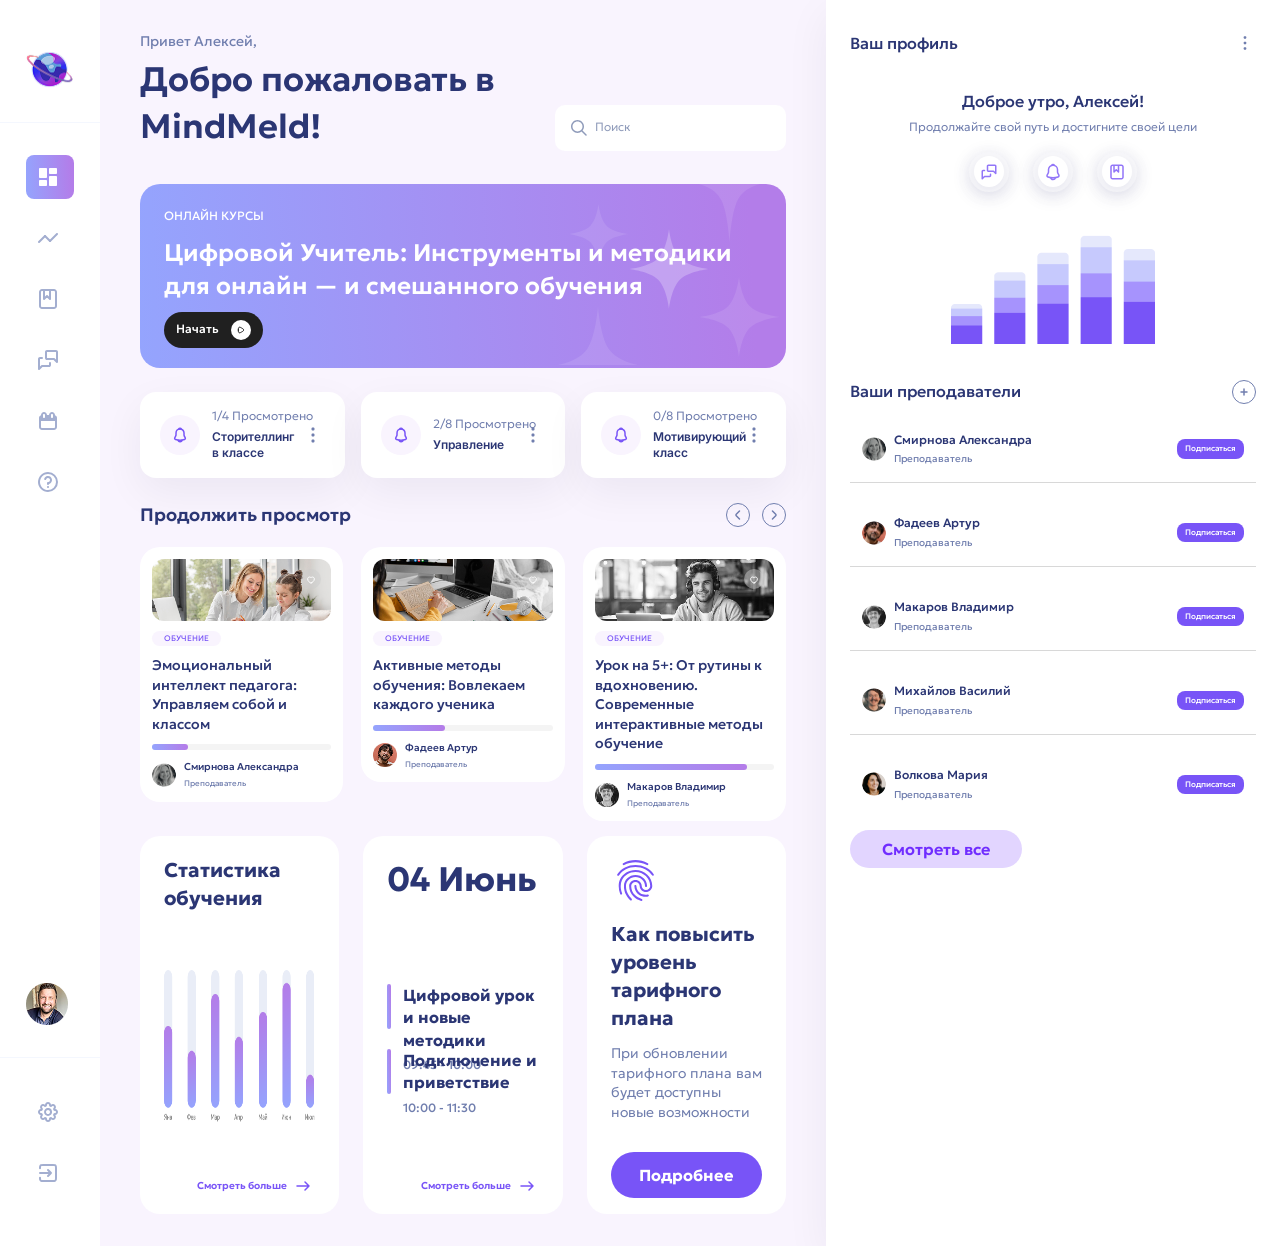
==== commit 6ff856df: "profil desktop the end" ====
--- a/dashboard.html
+++ b/dashboard.html
@@ -261,6 +261,161 @@
                 </svg>
               </div>
             </div>
+            <div class="slider">
+              <div class="swiper swiperCourse">
+                <div class="course_title">
+                  <h3>
+                    Продолжить просмотр
+                  </h3>
+                  <div class="course_btns">
+                    <button class="course_btn course-button-prev">
+                      <img src="./assets/images/course_left.svg" alt="">
+                    </button>
+                    <button class="course_btn course-button-next">
+                      <img src="./assets/images/course_right.svg" alt="">
+                    </button>
+                  </div>
+                </div>
+                <div class="swiper-wrapper">
+                  <div class="swiper-slide">
+                    <div class="course_card">
+                      <div class="course_card_img">
+                        <img src="./assets/images/course_img1.png" alt="">
+                        <button class="heart_icon">
+                          <svg width="8" height="8" viewBox="0 0 8 8" fill="none" xmlns="http://www.w3.org/2000/svg">
+                            <path
+                              d="M4.20699 6.93666C4.09366 6.97666 3.90699 6.97666 3.79366 6.93666C2.82699 6.60666 0.666992 5.22999 0.666992 2.89666C0.666992 1.86666 1.49699 1.03333 2.52033 1.03333C3.12699 1.03333 3.66366 1.32666 4.00033 1.77999C4.33699 1.32666 4.87699 1.03333 5.48033 1.03333C6.50366 1.03333 7.33366 1.86666 7.33366 2.89666C7.33366 5.22999 5.17366 6.60666 4.20699 6.93666Z"
+                              stroke="white" stroke-linecap="round" stroke-linejoin="round" />
+                          </svg>
+                        </button>
+                      </div>
+                      <div class="course_card_text">
+                        <span>
+                          обучение
+                        </span>
+                        <h3>
+                          Эмоциональный интеллект педагога: Управляем собой и классом
+                        </h3>
+                        <div class="progress">
+                          <span></span>
+                        </div>
+                        <div class="course_user">
+                          <img src="./assets/images/course_user1.png" alt="">
+                          <b>
+                            Смирнова Александра
+                            <span>
+                              Преподаватель
+                            </span>
+                          </b>
+                        </div>
+                      </div>
+                    </div>
+                  </div>
+                  <div class="swiper-slide">
+                    <div class="course_card">
+                      <div class="course_card_img">
+                        <img src="./assets/images/course_img2.png" alt="">
+                        <button class="heart_icon">
+                          <svg width="8" height="8" viewBox="0 0 8 8" fill="none" xmlns="http://www.w3.org/2000/svg">
+                            <path
+                              d="M4.20699 6.93666C4.09366 6.97666 3.90699 6.97666 3.79366 6.93666C2.82699 6.60666 0.666992 5.22999 0.666992 2.89666C0.666992 1.86666 1.49699 1.03333 2.52033 1.03333C3.12699 1.03333 3.66366 1.32666 4.00033 1.77999C4.33699 1.32666 4.87699 1.03333 5.48033 1.03333C6.50366 1.03333 7.33366 1.86666 7.33366 2.89666C7.33366 5.22999 5.17366 6.60666 4.20699 6.93666Z"
+                              stroke="white" stroke-linecap="round" stroke-linejoin="round" />
+                          </svg>
+                        </button>
+                      </div>
+                      <div class="course_card_text">
+                        <span>
+                          обучение
+                        </span>
+                        <h3>
+                          Активные методы обучения: Вовлекаем каждого ученика
+                        </h3>
+                        <div class="progress">
+                          <span style="width: 40%;"></span>
+                        </div>
+                        <div class="course_user">
+                          <img src="./assets/images/course_user2.png" alt="">
+                          <b>
+                            Фадеев Артур
+                            <span>
+                              Преподаватель
+                            </span>
+                          </b>
+                        </div>
+                      </div>
+                    </div>
+                  </div>
+                  <div class="swiper-slide">
+                    <div class="course_card">
+                      <div class="course_card_img">
+                        <img src="./assets/images/course_img3.png" alt="">
+                        <button class="heart_icon">
+                          <svg width="8" height="8" viewBox="0 0 8 8" fill="none" xmlns="http://www.w3.org/2000/svg">
+                            <path
+                              d="M4.20699 6.93666C4.09366 6.97666 3.90699 6.97666 3.79366 6.93666C2.82699 6.60666 0.666992 5.22999 0.666992 2.89666C0.666992 1.86666 1.49699 1.03333 2.52033 1.03333C3.12699 1.03333 3.66366 1.32666 4.00033 1.77999C4.33699 1.32666 4.87699 1.03333 5.48033 1.03333C6.50366 1.03333 7.33366 1.86666 7.33366 2.89666C7.33366 5.22999 5.17366 6.60666 4.20699 6.93666Z"
+                              stroke="white" stroke-linecap="round" stroke-linejoin="round" />
+                          </svg>
+                        </button>
+                      </div>
+                      <div class="course_card_text">
+                        <span>
+                          обучение
+                        </span>
+                        <h3>
+                          Урок на 5+: От рутины к вдохновению. Современные интерактивные методы обучение
+                        </h3>
+                        <div class="progress">
+                          <span style="width: 85%;"></span>
+                        </div>
+                        <div class="course_user">
+                          <img src="./assets/images/course_user3.png" alt="">
+                          <b>
+                            Макаров Владимир
+                            <span>
+                              Преподаватель
+                            </span>
+                          </b>
+                        </div>
+                      </div>
+                    </div>
+                  </div>
+                  <div class="swiper-slide">
+                    <div class="course_card">
+                      <div class="course_card_img">
+                        <img src="./assets/images/course_img1.png" alt="">
+                        <button class="heart_icon">
+                          <svg width="8" height="8" viewBox="0 0 8 8" fill="none" xmlns="http://www.w3.org/2000/svg">
+                            <path
+                              d="M4.20699 6.93666C4.09366 6.97666 3.90699 6.97666 3.79366 6.93666C2.82699 6.60666 0.666992 5.22999 0.666992 2.89666C0.666992 1.86666 1.49699 1.03333 2.52033 1.03333C3.12699 1.03333 3.66366 1.32666 4.00033 1.77999C4.33699 1.32666 4.87699 1.03333 5.48033 1.03333C6.50366 1.03333 7.33366 1.86666 7.33366 2.89666C7.33366 5.22999 5.17366 6.60666 4.20699 6.93666Z"
+                              stroke="white" stroke-linecap="round" stroke-linejoin="round" />
+                          </svg>
+                        </button>
+                      </div>
+                      <div class="course_card_text">
+                        <span>
+                          обучение
+                        </span>
+                        <h3>
+                          Эмоциональный интеллект педагога: Управляем собой и классом
+                        </h3>
+                        <div class="progress">
+                          <span></span>
+                        </div>
+                        <div class="course_user">
+                          <img src="./assets/images/course_user1.png" alt="">
+                          <b>
+                            Смирнова Александра
+                            <span>
+                              Преподаватель
+                            </span>
+                          </b>
+                        </div>
+                      </div>
+                    </div>
+                  </div>
+                </div>
+              </div>
+            </div>
             <div class="cards">
               <div class="card">
                 <h6>
@@ -319,6 +474,151 @@
               </div>
             </div>
           </div>
+          <div class="profil">
+            <div class="profil_head">
+              <span>
+                Ваш профиль
+              </span>
+              <svg width="22" height="22" viewBox="0 0 22 22" fill="none" xmlns="http://www.w3.org/2000/svg">
+                <path
+                  d="M9.625 5.5C9.625 5.3075 9.625 5.21262 9.636 5.13287C9.671 4.88085 9.78729 4.64713 9.96721 4.46721C10.1471 4.28729 10.3808 4.171 10.6329 4.136C10.7112 4.125 10.8075 4.125 11 4.125C11.1925 4.125 11.2874 4.125 11.3671 4.136C11.6192 4.171 11.8529 4.28729 12.0328 4.46721C12.2127 4.64713 12.329 4.88085 12.364 5.13287C12.375 5.21125 12.375 5.3075 12.375 5.5C12.375 5.6925 12.375 5.78738 12.364 5.86713C12.329 6.11915 12.2127 6.35287 12.0328 6.53279C11.8529 6.71271 11.6192 6.829 11.3671 6.864C11.2888 6.875 11.1925 6.875 11 6.875C10.8075 6.875 10.7126 6.875 10.6329 6.864C10.3808 6.829 10.1471 6.71271 9.96721 6.53279C9.78729 6.35287 9.671 6.11915 9.636 5.86713C9.625 5.78875 9.625 5.6925 9.625 5.5ZM9.625 11C9.625 10.8075 9.625 10.7126 9.636 10.6329C9.671 10.3808 9.78729 10.1471 9.96721 9.96721C10.1471 9.78729 10.3808 9.671 10.6329 9.636C10.7112 9.625 10.8075 9.625 11 9.625C11.1925 9.625 11.2874 9.625 11.3671 9.636C11.6192 9.671 11.8529 9.78729 12.0328 9.96721C12.2127 10.1471 12.329 10.3808 12.364 10.6329C12.375 10.7112 12.375 10.8075 12.375 11C12.375 11.1925 12.375 11.2874 12.364 11.3671C12.329 11.6192 12.2127 11.8529 12.0328 12.0328C11.8529 12.2127 11.6192 12.329 11.3671 12.364C11.2888 12.375 11.1925 12.375 11 12.375C10.8075 12.375 10.7126 12.375 10.6329 12.364C10.3808 12.329 10.1471 12.2127 9.96721 12.0328C9.78729 11.8529 9.671 11.6192 9.636 11.3671C9.625 11.2887 9.625 11.1925 9.625 11ZM9.625 16.5C9.625 16.3089 9.625 16.2126 9.636 16.1329C9.6712 15.8813 9.78742 15.648 9.96704 15.4684C10.1467 15.2888 10.3799 15.1726 10.6315 15.1374C10.7126 15.1264 10.8075 15.1264 10.9986 15.1264C11.1898 15.1264 11.2874 15.1264 11.3657 15.1374C11.6173 15.1726 11.8506 15.2888 12.0302 15.4684C12.2098 15.648 12.326 15.8813 12.3612 16.1329C12.3722 16.2126 12.3723 16.3089 12.3723 16.5C12.3723 16.6911 12.3722 16.7874 12.3612 16.8671C12.326 17.1187 12.2098 17.352 12.0302 17.5316C11.8506 17.7112 11.6173 17.8274 11.3657 17.8626C11.286 17.8736 11.1898 17.8736 10.9986 17.8736C10.8075 17.8736 10.7112 17.8736 10.6315 17.8626C10.3799 17.8274 10.1467 17.7112 9.96704 17.5316C9.78742 17.352 9.6712 17.1187 9.636 16.8671C9.625 16.7874 9.625 16.6911 9.625 16.5Z"
+                  fill="#707EAE" />
+              </svg>
+            </div>
+            <div class="profil_user">
+              <div class="title">
+                <h3>
+                  Доброе утро, Алексей!
+                </h3>
+                <p>
+                  Продолжайте свой путь и достигните своей цели
+                </p>
+              </div>
+              <div class="profil_user_btns">
+                <button>
+                  <div class="icon">
+                    <svg width="18" height="18" viewBox="0 0 18 18" fill="none" xmlns="http://www.w3.org/2000/svg">
+                      <path
+                        d="M10.5 11.25V12.75C10.5 12.9489 10.421 13.1397 10.2803 13.2803C10.1397 13.421 9.94891 13.5 9.75 13.5H4.5L2.25 15.75V8.25C2.25 8.05109 2.32902 7.86032 2.46967 7.71967C2.61032 7.57902 2.80109 7.5 3 7.5H4.5M15.75 10.5L13.5 8.25H8.25C8.05109 8.25 7.86032 8.17098 7.71967 8.03033C7.57902 7.88968 7.5 7.69891 7.5 7.5V3C7.5 2.80109 7.57902 2.61032 7.71967 2.46967C7.86032 2.32902 8.05109 2.25 8.25 2.25H15C15.1989 2.25 15.3897 2.32902 15.5303 2.46967C15.671 2.61032 15.75 2.80109 15.75 3V10.5Z"
+                        stroke="#7854F7" stroke-width="1.5" stroke-linecap="round" stroke-linejoin="round" />
+                    </svg>
+                  </div>
+                </button>
+                <button>
+                  <div class="icon">
+                    <svg width="18" height="18" viewBox="0 0 18 18" fill="none" xmlns="http://www.w3.org/2000/svg">
+                      <path
+                        d="M9.01494 2.1825C6.53244 2.1825 4.51494 4.2 4.51494 6.6825V8.85C4.51494 9.3075 4.31994 10.005 4.08744 10.395L3.22494 11.8275C2.69244 12.7125 3.05994 13.695 4.03494 14.025C7.26744 15.105 10.7549 15.105 13.9874 14.025C14.8949 13.725 15.2924 12.6525 14.7974 11.8275L13.9349 10.395C13.7099 10.005 13.5149 9.3075 13.5149 8.85V6.6825C13.5149 4.2075 11.4899 2.1825 9.01494 2.1825Z"
+                        stroke="#7854F7" stroke-width="1.5" stroke-miterlimit="10" stroke-linecap="round" />
+                      <path
+                        d="M10.4029 2.39996C10.1704 2.33246 9.93043 2.27996 9.68293 2.24996C8.96293 2.15996 8.27293 2.21246 7.62793 2.39996C7.84543 1.84496 8.38543 1.45496 9.01543 1.45496C9.64543 1.45496 10.1854 1.84496 10.4029 2.39996Z"
+                        stroke="#7854F7" stroke-width="1.5" stroke-miterlimit="10" stroke-linecap="round" stroke-linejoin="round" />
+                      <path
+                        d="M11.2646 14.295C11.2646 15.5325 10.2521 16.545 9.01465 16.545C8.39965 16.545 7.82965 16.29 7.42465 15.885C7.01965 15.48 6.76465 14.91 6.76465 14.295"
+                        stroke="#7854F7" stroke-width="1.5" stroke-miterlimit="10" />
+                    </svg>
+                  </div>
+                </button>
+                <button>
+                  <div class="icon">
+                    <svg width="18" height="18" viewBox="0 0 18 18" fill="none" xmlns="http://www.w3.org/2000/svg">
+                      <path
+                        d="M6 2.25H4.5C4.10218 2.25 3.72064 2.40804 3.43934 2.68934C3.15804 2.97064 3 3.35218 3 3.75V14.25C3 14.6478 3.15804 15.0294 3.43934 15.3107C3.72064 15.592 4.10218 15.75 4.5 15.75H13.5C13.8978 15.75 14.2794 15.592 14.5607 15.3107C14.842 15.0294 15 14.6478 15 14.25V3.75C15 3.35218 14.842 2.97064 14.5607 2.68934C14.2794 2.40804 13.8978 2.25 13.5 2.25H10.5M6 2.25V9L8.25 6.75L10.5 9V2.25M6 2.25H10.5"
+                        stroke="#7854F7" stroke-width="1.5" stroke-linecap="round" stroke-linejoin="round" />
+                    </svg>
+                  </div>
+                </button>
+              </div>
+            </div>
+            <img src="./assets/images/graph.png" alt="" class="chart">
+            <div class="profil_list">
+              <div class="profil_list_head">
+                <h3>
+                  Ваши преподаватели
+                </h3>
+                <svg width="24" height="24" viewBox="0 0 24 24" fill="none" xmlns="http://www.w3.org/2000/svg">
+                  <rect x="0.5" y="0.5" width="23" height="23" rx="11.5" stroke="#707EAE" />
+                  <path d="M9 12H15" stroke="#707EAE" stroke-width="1.5" stroke-linecap="round" stroke-linejoin="round" />
+                  <path d="M12 15V9" stroke="#707EAE" stroke-width="1.5" stroke-linecap="round" stroke-linejoin="round" />
+                </svg>
+              </div>
+              <ul>
+                <li>
+                  <div class="list_left">
+                    <img src="./assets/images/list1.png" alt="">
+                    <span>
+                      Смирнова Александра
+                      <b>
+                        Преподаватель
+                      </b>
+                    </span>
+                  </div>
+                  <a href="#">
+                    Подписаться
+                  </a>
+                </li>
+                <li>
+                  <div class="list_left">
+                    <img src="./assets/images/list2.png" alt="">
+                    <span>
+                      Фадеев Артур
+                      <b>
+                        Преподаватель
+                      </b>
+                    </span>
+                  </div>
+                  <a href="#">
+                    Подписаться
+                  </a>
+                </li>
+                <li>
+                  <div class="list_left">
+                    <img src="./assets/images/list3.png" alt="">
+                    <span>
+                      Макаров Владимир
+                      <b>
+                        Преподаватель
+                      </b>
+                    </span>
+                  </div>
+                  <a href="#">
+                    Подписаться
+                  </a>
+                </li>
+                <li>
+                  <div class="list_left">
+                    <img src="./assets/images/list4.png" alt="">
+                    <span>
+                      Михайлов Василий
+                      <b>
+                        Преподаватель
+                      </b>
+                    </span>
+                  </div>
+                  <a href="#">
+                    Подписаться
+                  </a>
+                </li>
+                <li>
+                  <div class="list_left">
+                    <img src="./assets/images/list5.png" alt="">
+                    <span>
+                      Волкова Мария
+                      <b>
+                        Преподаватель
+                      </b>
+                    </span>
+                  </div>
+                  <a href="#">
+                    Подписаться
+                  </a>
+                </li>
+              </ul>
+              <a href="#" class="list_link">
+                Смотреть все
+              </a>
+            </div>
+          </div>
         </div>
       </section>
     </main>
--- a/assets/scss/style.css
+++ b/assets/scss/style.css
@@ -1253,6 +1253,9 @@
   }
 }
 
+.dashboard {
+  overflow: hidden;
+}
 .dashboard .container {
   display: flex;
   width: 100%;
@@ -1441,7 +1444,7 @@
   display: block;
 }
 .dashboard_content {
-  width: 100%;
+  width: calc(100% - 454px - 100px);
   padding: 32px 40px;
   background: #F9F4FE;
 }
@@ -1719,6 +1722,284 @@
   line-height: 140%;
   color: #2B3674;
 }
+.dashboard .slider {
+  width: 100%;
+}
+.dashboard .swiperCourse {
+  max-width: 1740px;
+  width: 100%;
+  margin: 0 0 15px 0;
+}
+.dashboard .swiperCourse .course_title {
+  margin-bottom: 20px;
+  display: flex;
+  align-items: center;
+  justify-content: space-between;
+}
+.dashboard .swiperCourse .course_title h3 {
+  font-family: "Geologica", sans-serif;
+  font-weight: 600;
+  font-size: 18px;
+  line-height: 140%;
+  color: #2B3674;
+}
+.dashboard .swiperCourse .course_title .course_btns {
+  display: flex;
+  align-items: center;
+  gap: 12px;
+}
+.dashboard .swiperCourse .course_title .course_btns button {
+  width: 24px;
+  height: 24px;
+}
+.dashboard .swiperCourse .course_card {
+  padding: 12px;
+  background: #fff;
+  border-radius: 20px;
+}
+.dashboard .swiperCourse .course_card_img {
+  position: relative;
+}
+.dashboard .swiperCourse .course_card_img img {
+  border-radius: 12px;
+  width: 100%;
+}
+.dashboard .swiperCourse .course_card_img .heart_icon {
+  position: absolute;
+  top: 10px;
+  right: 10px;
+  border-radius: 50%;
+  background: rgba(204, 204, 204, 0.5019607843);
+  width: 20px;
+  height: 20px;
+}
+.dashboard .swiperCourse .course_card_text span {
+  font-family: "Geologica", sans-serif;
+  font-weight: 400;
+  font-size: 8px;
+  line-height: 140%;
+  text-transform: uppercase;
+  color: #7854F7;
+  border-radius: 8px;
+  padding: 2px 12px;
+  background: #F9F4FE;
+}
+.dashboard .swiperCourse .course_card_text h3 {
+  font-family: "Geologica", sans-serif;
+  font-weight: 500;
+  font-size: 14px;
+  line-height: 140%;
+  color: #2B3674;
+  margin: 10px 0;
+}
+.dashboard .swiperCourse .course_card_text .progress {
+  margin-bottom: 10px;
+  border-radius: 50px;
+  width: 100%;
+  height: 6px;
+  background: #F4F4F4;
+  position: relative;
+}
+.dashboard .swiperCourse .course_card_text .progress span {
+  position: absolute;
+  left: 0;
+  top: 0;
+  width: 20%;
+  height: 100%;
+  border-radius: 20px;
+  background: linear-gradient(87.01deg, #92A7FF -6.75%, #B37DE9 94.2%);
+}
+.dashboard .swiperCourse .course_card_text .course_user {
+  display: flex;
+  align-items: center;
+  gap: 8px;
+}
+.dashboard .swiperCourse .course_card_text .course_user img {
+  width: 24px;
+  height: 24px;
+  border-radius: 50%;
+  flex-shrink: 0;
+}
+.dashboard .swiperCourse .course_card_text .course_user b {
+  font-family: "Geologica", sans-serif;
+  font-weight: 500;
+  font-size: 10px;
+  line-height: 140%;
+  text-transform: capitalize;
+  color: #2B3674;
+}
+.dashboard .swiperCourse .course_card_text .course_user b span {
+  display: block;
+  margin-top: 4px;
+  font-family: "Geologica", sans-serif;
+  font-weight: 400;
+  font-size: 8px;
+  line-height: 140%;
+  text-transform: capitalize;
+  color: #707EAE;
+  padding: 0;
+  background: transparent;
+}
+.dashboard .profil {
+  width: 454px;
+  flex-shrink: 0;
+  padding: 32px 24px;
+  box-shadow: 0px 14px 42px 0px rgba(8, 15, 52, 0.0588235294);
+  display: flex;
+  flex-direction: column;
+  gap: 36px;
+}
+.dashboard .profil_head {
+  display: flex;
+  align-items: center;
+  justify-content: space-between;
+}
+.dashboard .profil_head span {
+  font-family: "Geologica", sans-serif;
+  font-weight: 500;
+  font-size: 16px;
+  line-height: 140%;
+  color: #2B3674;
+}
+.dashboard .profil_user {
+  display: flex;
+  flex-direction: column;
+  gap: 16px;
+  text-align: center;
+}
+.dashboard .profil_user h3 {
+  font-family: "Geologica", sans-serif;
+  font-weight: 500;
+  font-size: 16px;
+  line-height: 140%;
+  text-align: center;
+  color: #2B3674;
+  margin-bottom: 6px;
+}
+.dashboard .profil_user p {
+  font-family: "Geologica", sans-serif;
+  font-weight: 300;
+  font-size: 12px;
+  line-height: 140%;
+  color: #707EAE;
+  text-align: center;
+}
+.dashboard .profil_user_btns {
+  display: flex;
+  align-items: center;
+  justify-content: center;
+  gap: 24px;
+}
+.dashboard .profil_user_btns button {
+  width: 40px;
+  height: 40px;
+  border-radius: 50%;
+  display: flex;
+  align-items: center;
+  justify-content: center;
+  border: 5px solid #FAFAFC;
+  background: #fff;
+  opacity: 80%;
+  box-shadow: 0px 3.77px 18.11px 0px rgba(40, 43, 111, 0.1490196078);
+}
+.dashboard .profil_user_btns button .icon {
+  width: 31px;
+  height: 31px;
+  box-shadow: 0px 3.77px 18.11px 0px rgba(40, 43, 111, 0.1490196078);
+  background: #fff;
+  border-radius: 50%;
+  display: flex;
+  align-items: center;
+  justify-content: center;
+}
+.dashboard .profil_user_btns button img {
+  width: 18px;
+  height: 18px;
+}
+.dashboard .profil .chart {
+  width: 204px;
+  height: 116px;
+  margin: 0 auto;
+}
+.dashboard .profil_list_head {
+  margin-bottom: 12px;
+  display: flex;
+  align-items: center;
+  justify-content: space-between;
+  gap: 20px;
+}
+.dashboard .profil_list_head h3 {
+  font-family: "Geologica", sans-serif;
+  font-weight: 500;
+  font-size: 16px;
+  line-height: 140%;
+  color: #2B3674;
+}
+.dashboard .profil_list ul li {
+  height: auto;
+  display: flex;
+  align-items: center;
+  justify-content: space-between;
+  gap: 20px;
+  padding: 16px 12px;
+  border-bottom: 1px solid #D8D8D8;
+}
+.dashboard .profil_list ul li:last-child {
+  border-bottom: none;
+}
+.dashboard .profil_list ul .list_left {
+  display: flex;
+  align-items: center;
+  gap: 8px;
+}
+.dashboard .profil_list ul .list_left img {
+  width: 24px;
+  height: 24px;
+  border-radius: 50%;
+  flex-shrink: 0;
+}
+.dashboard .profil_list ul .list_left span {
+  font-family: "Geologica", sans-serif;
+  font-weight: 500;
+  font-size: 12px;
+  line-height: 140%;
+  text-transform: capitalize;
+  color: #2B3674;
+}
+.dashboard .profil_list ul .list_left span b {
+  margin-top: 4px;
+  display: block;
+  font-family: "Geologica", sans-serif;
+  font-weight: 400;
+  font-size: 10px;
+  line-height: 140%;
+  text-transform: capitalize;
+  color: #707EAE;
+}
+.dashboard .profil_list ul a {
+  padding: 0;
+  width: -moz-max-content;
+  width: max-content;
+  padding: 4px 8px;
+  border-radius: 8px;
+  font-family: "Geologica", sans-serif;
+  font-weight: 500;
+  font-size: 8px;
+  line-height: 140%;
+  background: #7854F7;
+  color: #fff;
+}
+.dashboard .profil_list .list_link {
+  border-radius: 40px;
+  padding: 8px 32px;
+  background: rgba(112, 45, 255, 0.2);
+  font-family: "Geologica", sans-serif;
+  font-weight: 600;
+  font-size: 16px;
+  line-height: 140%;
+  color: #702DFF;
+  margin-top: 12px;
+}
 
 .footer {
   padding: 100px 0;
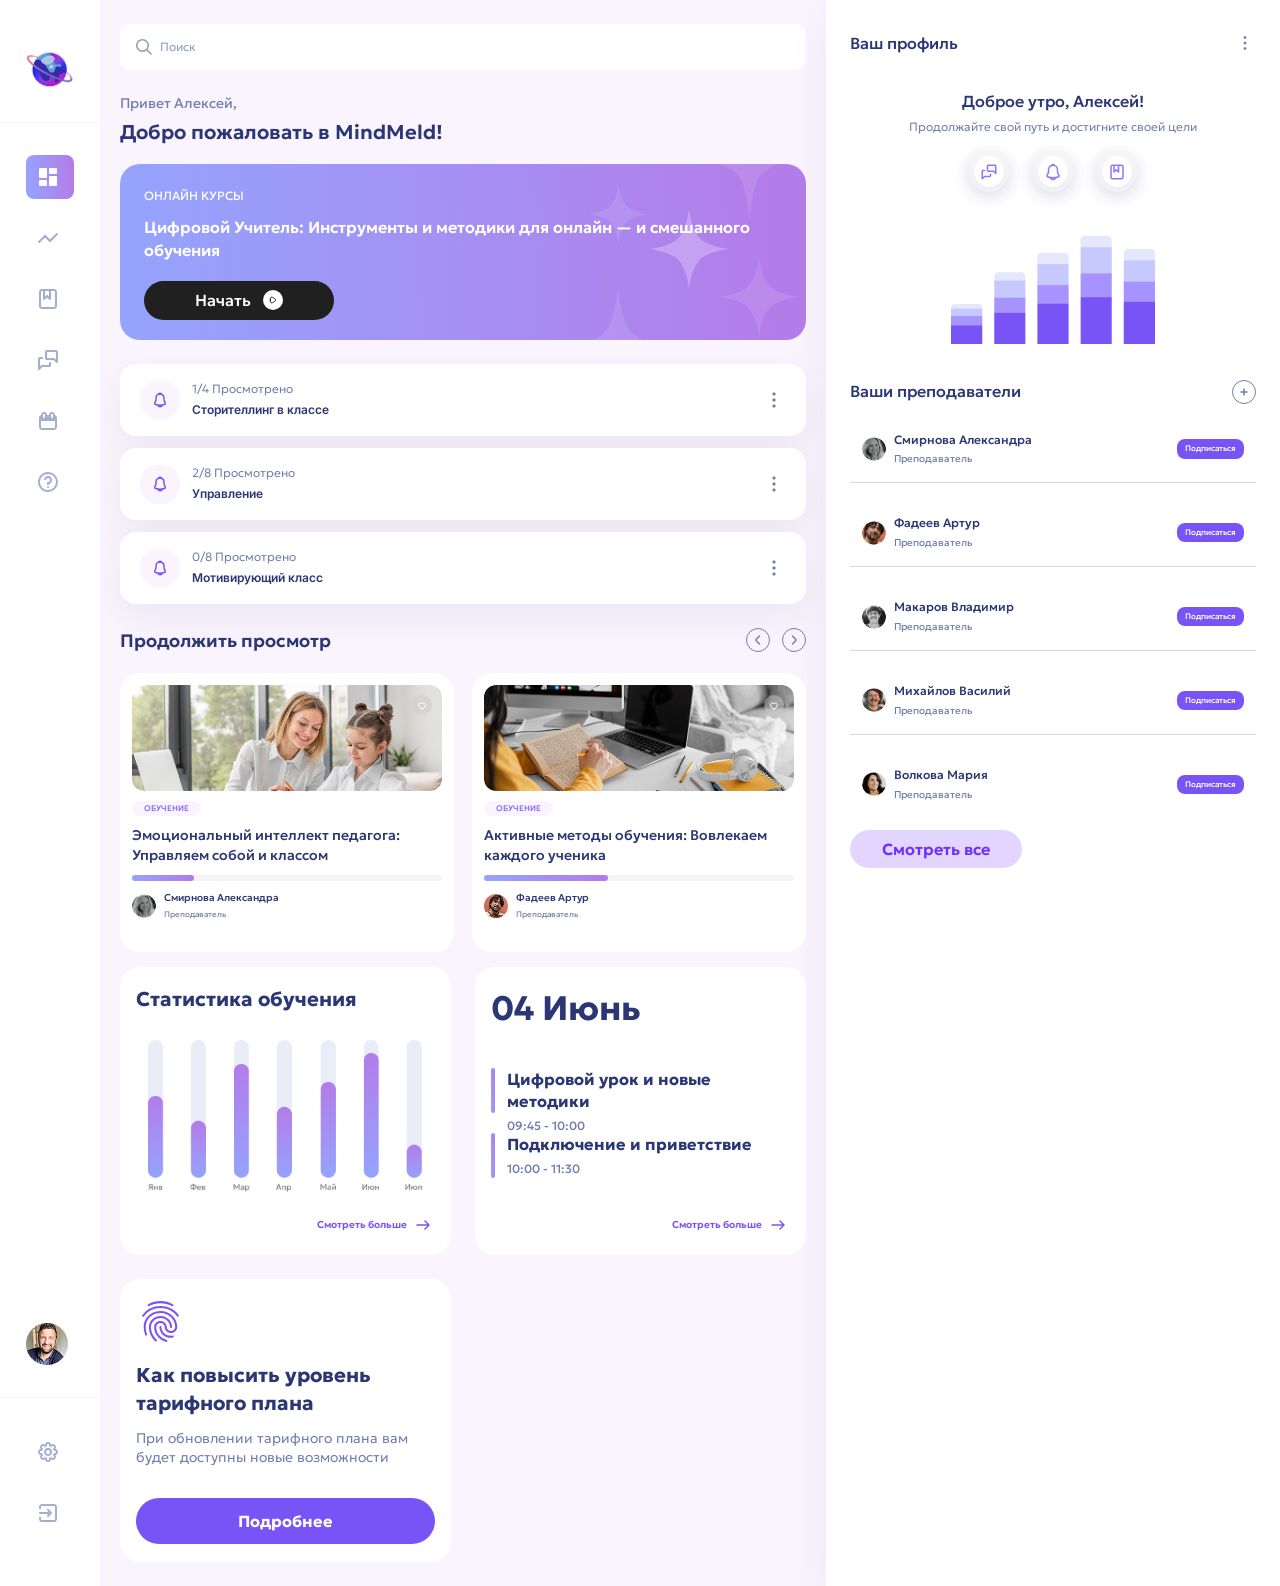
==== commit a8fa9f6d: "media in progres" ====
--- a/dashboard.html
+++ b/dashboard.html
@@ -19,6 +19,26 @@
     <main>
       <section class="dashboard">
         <div class="container">
+          <div class="media_head">
+            <div class="container">
+              <button class="burger">
+                <svg width="32" height="32" viewBox="0 0 32 32" fill="none" xmlns="http://www.w3.org/2000/svg">
+                  <path d="M4 8H28M4 16H28M4 24H28" stroke="#272D4E" stroke-width="2" stroke-linecap="round"
+                    stroke-linejoin="round" />
+                </svg>
+              </button>
+              <a href="/" class="dashboard_logo">
+                <img src="./assets/images/dashboard_logo.png" alt="">
+                <span>
+                  Mind<span>Meld</span>
+                </span>
+              </a>
+              <button class="user_link">
+                <img src="./assets/images/user_link.png" alt="">
+              </button>
+            </div>
+          </div>
+          <div class="aside_bg"></div>
           <aside class="aside">
             <div class="aside_top">
               <a href="/" class="dashboard_logo">
--- a/assets/scss/style.css
+++ b/assets/scss/style.css
@@ -1261,6 +1261,27 @@
   width: 100%;
   max-width: 1920px;
 }
+@media screen and (max-width: 1200px) {
+  .dashboard .container {
+    flex-direction: column;
+  }
+}
+.dashboard .aside_bg {
+  left: -100%;
+  position: fixed;
+  top: 0;
+  transition: 0.2s ease;
+}
+.dashboard .aside_bg.active {
+  display: block;
+  left: 0;
+  height: 100%;
+  width: 100%;
+  background: rgba(74, 64, 88, 0.1);
+  z-index: 4;
+  -webkit-backdrop-filter: blur(5px);
+          backdrop-filter: blur(5px);
+}
 .dashboard .aside {
   overflow: hidden;
   padding: 50px 26px;
@@ -1273,21 +1294,67 @@
   width: 100px;
   flex-shrink: 0;
 }
+@media screen and (max-width: 1200px) {
+  .dashboard .aside {
+    position: fixed;
+    top: 0;
+    height: 100%;
+    width: 80%;
+    background: #fff;
+    z-index: 5;
+    left: -100%;
+    padding: 50px 20px;
+  }
+}
+.dashboard .aside.active {
+  left: 0;
+}
+@media screen and (max-width: 1200px) {
+  .dashboard .aside_top {
+    width: 100%;
+    display: block;
+  }
+}
 .dashboard .aside .dashboard_logo span {
   display: none;
 }
+@media screen and (max-width: 1200px) {
+  .dashboard .aside .dashboard_logo span {
+    display: flex;
+  }
+}
 .dashboard .aside ul .link_name {
   display: none;
 }
+@media screen and (max-width: 1200px) {
+  .dashboard .aside ul .link_name {
+    display: block;
+  }
+}
 .dashboard .aside ul .arrow_icon {
   display: none;
 }
+@media screen and (max-width: 1200px) {
+  .dashboard .aside ul .arrow_icon {
+    display: block;
+  }
+}
 .dashboard .aside .user_link span {
   display: none;
 }
+@media screen and (max-width: 1200px) {
+  .dashboard .aside .user_link span {
+    display: block;
+  }
+}
 .dashboard .aside:hover {
   width: 300px;
 }
+@media screen and (max-width: 1200px) {
+  .dashboard .aside:hover {
+    width: 80%;
+  }
+}
 .dashboard .aside:hover .dashboard_logo span {
   display: flex;
 }
@@ -1302,22 +1369,6 @@
 }
 .dashboard .aside_bottom {
   width: 100%;
-}
-.dashboard .aside.active {
-  width: 288px;
-  padding: 50px 26px;
-}
-.dashboard .aside.active .dashboard_logo span {
-  display: none;
-}
-.dashboard .aside.active ul .link_name {
-  display: none;
-}
-.dashboard .aside.active ul .arrow_icon {
-  display: none;
-}
-.dashboard .aside.active .user_link span {
-  display: none;
 }
 .dashboard_logo {
   display: flex;
@@ -1341,6 +1392,33 @@
 .dashboard_logo span span {
   color: #7854F7;
 }
+.dashboard .media_head {
+  display: none;
+  padding: 16px 20px;
+}
+@media screen and (max-width: 1200px) {
+  .dashboard .media_head {
+    display: flex;
+  }
+}
+.dashboard .media_head .container {
+  display: flex;
+  align-items: center;
+  justify-content: space-between;
+  flex-direction: row;
+}
+.dashboard .media_head .dashboard_logo img {
+  width: 38px;
+  height: 32px;
+}
+.dashboard .media_head .dashboard_logo span {
+  font-size: 24px;
+}
+.dashboard .media_head .user_link img {
+  width: 35px;
+  height: 35px;
+  border-radius: 50%;
+}
 .dashboard .line {
   margin: 32px 0;
   height: 1px;
@@ -1448,9 +1526,14 @@
   padding: 32px 40px;
   background: #F9F4FE;
 }
-@media screen and (max-width: 1200px) {
+@media screen and (max-width: 1400px) {
   .dashboard_content {
     padding: 24px 20px;
+  }
+}
+@media screen and (max-width: 1200px) {
+  .dashboard_content {
+    width: 100%;
   }
 }
 .dashboard_content_head {
@@ -1460,10 +1543,11 @@
   gap: 24px;
   margin-bottom: 33px;
 }
-@media screen and (max-width: 1200px) {
+@media screen and (max-width: 1400px) {
   .dashboard_content_head {
     align-items: start;
     flex-direction: column-reverse;
+    margin-bottom: 18px;
   }
 }
 .dashboard_content_head h1 {
@@ -1472,6 +1556,11 @@
   font-size: 34px;
   line-height: 140%;
   color: #2B3674;
+}
+@media screen and (max-width: 1400px) {
+  .dashboard_content_head h1 {
+    font-size: 20px;
+  }
 }
 .dashboard_content_head h1 span {
   font-family: "Geologica", sans-serif;
@@ -1491,7 +1580,7 @@
   padding: 11px 12px;
   gap: 4px;
 }
-@media screen and (max-width: 1200px) {
+@media screen and (max-width: 1400px) {
   .dashboard_content_head .search {
     width: 100%;
   }
@@ -1541,6 +1630,12 @@
   margin: 12px 0 8px 0;
   max-width: 744px;
 }
+@media screen and (max-width: 1400px) {
+  .dashboard_content .online_course h3 {
+    font-size: 16px;
+    margin: 12px 0 20px 0;
+  }
+}
 .dashboard_content .online_course button {
   border-radius: 40px;
   background: #202020;
@@ -1553,6 +1648,13 @@
   font-size: 12px;
   line-height: 140%;
   color: #fff;
+}
+@media screen and (max-width: 1400px) {
+  .dashboard_content .online_course button {
+    font-size: 16px;
+    width: 190px;
+    justify-content: center;
+  }
 }
 .dashboard_content .notifications {
   display: grid;
@@ -1561,7 +1663,7 @@
   max-width: 100%;
   margin: 24px 0;
 }
-@media screen and (max-width: 1200px) {
+@media screen and (max-width: 1400px) {
   .dashboard_content .notifications {
     grid-template-columns: repeat(1, 1fr);
   }
@@ -1607,12 +1709,12 @@
   grid-template-columns: repeat(3, 1fr);
   gap: 24px;
 }
-@media screen and (max-width: 1200px) {
+@media screen and (max-width: 1400px) {
   .dashboard_content .cards {
     grid-template-columns: repeat(2, 1fr);
   }
 }
-@media screen and (max-width: 993px) {
+@media screen and (max-width: 1200px) {
   .dashboard_content .cards {
     grid-template-columns: repeat(1, 1fr);
   }
@@ -1625,7 +1727,7 @@
   flex-direction: column;
   justify-content: space-between;
 }
-@media screen and (max-width: 993px) {
+@media screen and (max-width: 1400px) {
   .dashboard_content .cards .card {
     padding: 18px 16px;
   }
@@ -1730,6 +1832,11 @@
   width: 100%;
   margin: 0 0 15px 0;
 }
+@media screen and (max-width: 1200px) {
+  .dashboard .swiperCourse {
+    overflow: visible;
+  }
+}
 .dashboard .swiperCourse .course_title {
   margin-bottom: 20px;
   display: flex;
@@ -1751,11 +1858,15 @@
 .dashboard .swiperCourse .course_title .course_btns button {
   width: 24px;
   height: 24px;
+}
+.dashboard .swiperCourse .swiper-slide {
+  height: auto;
 }
 .dashboard .swiperCourse .course_card {
   padding: 12px;
   background: #fff;
   border-radius: 20px;
+  height: 100%;
 }
 .dashboard .swiperCourse .course_card_img {
   position: relative;
@@ -1813,6 +1924,7 @@
   display: flex;
   align-items: center;
   gap: 8px;
+  margin-top: auto;
 }
 .dashboard .swiperCourse .course_card_text .course_user img {
   width: 24px;
@@ -1841,7 +1953,8 @@
   background: transparent;
 }
 .dashboard .profil {
-  width: 454px;
+  flex: 1;
+  width: 100%;
   flex-shrink: 0;
   padding: 32px 24px;
   box-shadow: 0px 14px 42px 0px rgba(8, 15, 52, 0.0588235294);
@@ -1860,6 +1973,9 @@
   font-size: 16px;
   line-height: 140%;
   color: #2B3674;
+}
+.dashboard .profil_head svg {
+  cursor: pointer;
 }
 .dashboard .profil_user {
   display: flex;
@@ -1935,6 +2051,9 @@
   line-height: 140%;
   color: #2B3674;
 }
+.dashboard .profil_list_head svg {
+  cursor: pointer;
+}
 .dashboard .profil_list ul li {
   height: auto;
   display: flex;
@@ -2000,6 +2119,16 @@
   color: #702DFF;
   margin-top: 12px;
 }
+@media screen and (max-width: 1200px) {
+  .dashboard .profil_list .list_link {
+    width: 100%;
+    height: 48px;
+    text-align: center;
+    display: flex;
+    align-items: center;
+    justify-content: center;
+  }
+}
 
 .footer {
   padding: 100px 0;
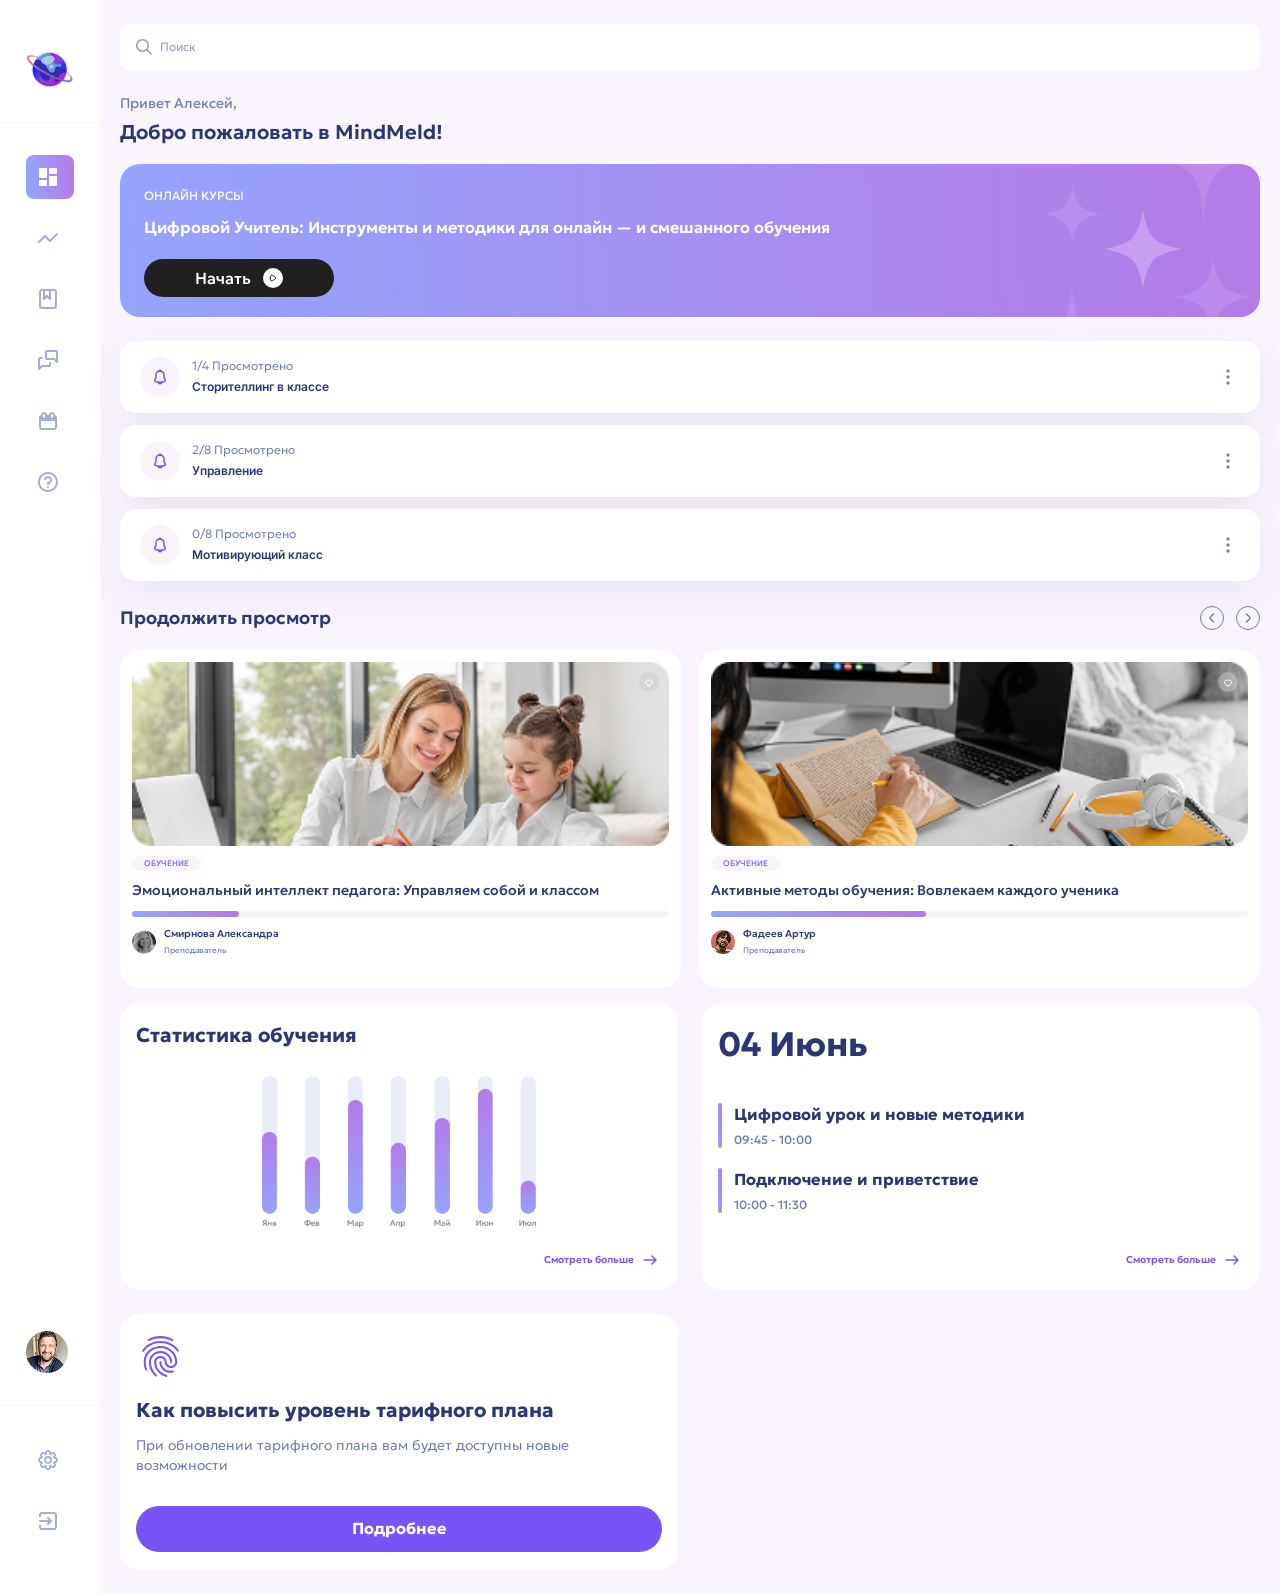
==== commit 672ca156: "project the end" ====
--- a/dashboard.html
+++ b/dashboard.html
@@ -34,7 +34,23 @@
                 </span>
               </a>
               <button class="user_link">
-                <img src="./assets/images/user_link.png" alt="">
+                <div class="profile-progress">
+                  <div class="circle">
+                    <svg viewBox="0 0 36 36">
+                      <path class="bg" d="M18 2.0845
+                                                      a 15.9155 15.9155 0 0 1 0 31.831
+                                                      a 15.9155 15.9155 0 0 1 0 -31.831" />
+                      <path class="progress" d="M18 2.0845
+                                                      a 15.9155 15.9155 0 0 1 0 31.831
+                                                      a 15.9155 15.9155 0 0 1 0 -31.831" />
+                      <linearGradient id="progressGradient" gradientTransform="rotate(87.01)">
+                        <stop offset="-6.75%" stop-color="#92A7FF" />
+                        <stop offset="94.2%" stop-color="#B37DE9" />
+                      </linearGradient>
+                    </svg>
+                    <img src="./assets/images/user_link.png" alt="User Photo" />
+                  </div>
+                  </div>
               </button>
             </div>
           </div>
@@ -198,7 +214,7 @@
               </ul>
             </div>
           </aside>
-          <div class="dashboard_content">
+          <div class="dashboard_content content_full">
             <div class="dashboard_content_head">
               <h1>
                 <span>
@@ -494,7 +510,7 @@
               </div>
             </div>
           </div>
-          <div class="profil">
+          <div class="profil hidden">
             <div class="profil_head">
               <span>
                 Ваш профиль
@@ -506,6 +522,22 @@
               </svg>
             </div>
             <div class="profil_user">
+              <div class="profile-progress">
+                <div class="circle">
+                  <svg viewBox="0 0 36 36">
+                    <path class="bg" d="M18 2.0845
+                                    a 15.9155 15.9155 0 0 1 0 31.831
+                                    a 15.9155 15.9155 0 0 1 0 -31.831" />
+                    <path class="progress" d="M18 2.0845
+                                    a 15.9155 15.9155 0 0 1 0 31.831
+                                    a 15.9155 15.9155 0 0 1 0 -31.831" />
+                                    <linearGradient id="progressGradient" gradientTransform="rotate(87.01)">
+                                      <stop offset="-6.75%" stop-color="#92A7FF" />
+                                      <stop offset="94.2%" stop-color="#B37DE9" />                   </linearGradient>
+                  </svg>
+                  <img src="./assets/images/user_link.png" alt="User Photo" />
+                </div>
+              </div>
               <div class="title">
                 <h3>
                   Доброе утро, Алексей!
--- a/assets/scss/style.css
+++ b/assets/scss/style.css
@@ -1414,10 +1414,49 @@
 .dashboard .media_head .dashboard_logo span {
   font-size: 24px;
 }
-.dashboard .media_head .user_link img {
+.dashboard .media_head .user_link .profile-progress {
+  display: flex;
+  justify-content: center;
+  align-items: center;
+}
+.dashboard .media_head .user_link .profile-progress .circle {
+  position: relative;
+  width: 49px;
+  height: 49px;
+}
+.dashboard .media_head .user_link .profile-progress .circle svg {
+  position: absolute;
+  top: 0;
+  left: 0;
+  width: 49px;
+  height: 49px;
+  transform: rotate(-45deg);
+}
+.dashboard .media_head .user_link .profile-progress .circle svg .bg {
+  fill: none;
+  stroke: #F4F4F4;
+  stroke-width: 3;
+}
+.dashboard .media_head .user_link .profile-progress .circle svg .progress {
+  fill: none;
+  stroke: url(#progressGradient);
+  stroke-width: 3;
+  stroke-dasharray: 100;
+  stroke-dashoffset: 55;
+  stroke-linecap: round;
+  transition: stroke-dashoffset 0.5s ease;
+}
+.dashboard .media_head .user_link .profile-progress .circle img {
   width: 35px;
   height: 35px;
   border-radius: 50%;
+  -o-object-fit: cover;
+     object-fit: cover;
+  position: absolute;
+  top: 50%;
+  left: 50%;
+  transform: translate(-50%, -50%);
+  border: 2px solid transparent;
 }
 .dashboard .line {
   margin: 32px 0;
@@ -1533,6 +1572,14 @@
 }
 @media screen and (max-width: 1200px) {
   .dashboard_content {
+    width: 100%;
+  }
+}
+.dashboard_content.content_full {
+  width: calc(100% - 100px);
+}
+@media screen and (max-width: 1200px) {
+  .dashboard_content.content_full {
     width: 100%;
   }
 }
@@ -1962,6 +2009,9 @@
   flex-direction: column;
   gap: 36px;
 }
+.dashboard .profil.hidden {
+  display: none;
+}
 .dashboard .profil_head {
   display: flex;
   align-items: center;
@@ -2129,6 +2179,50 @@
     justify-content: center;
   }
 }
+.dashboard .profile-progress {
+  display: flex;
+  justify-content: center;
+  align-items: center;
+}
+.dashboard .profile-progress .circle {
+  position: relative;
+  width: 100px;
+  height: 100px;
+}
+.dashboard .profile-progress .circle svg {
+  position: absolute;
+  top: 0;
+  left: 0;
+  width: 100px;
+  height: 100px;
+  transform: rotate(-45deg);
+}
+.dashboard .profile-progress .circle svg .bg {
+  fill: none;
+  stroke: #F4F4F4;
+  stroke-width: 3;
+}
+.dashboard .profile-progress .circle svg .progress {
+  fill: none;
+  stroke: url(#progressGradient);
+  stroke-width: 3;
+  stroke-dasharray: 100;
+  stroke-dashoffset: 55;
+  stroke-linecap: round;
+  transition: stroke-dashoffset 0.5s ease;
+}
+.dashboard .profile-progress .circle img {
+  width: 72px;
+  height: 72px;
+  border-radius: 50%;
+  -o-object-fit: cover;
+     object-fit: cover;
+  position: absolute;
+  top: 50%;
+  left: 50%;
+  transform: translate(-50%, -50%);
+  border: 6px solid transparent;
+}
 
 .footer {
   padding: 100px 0;
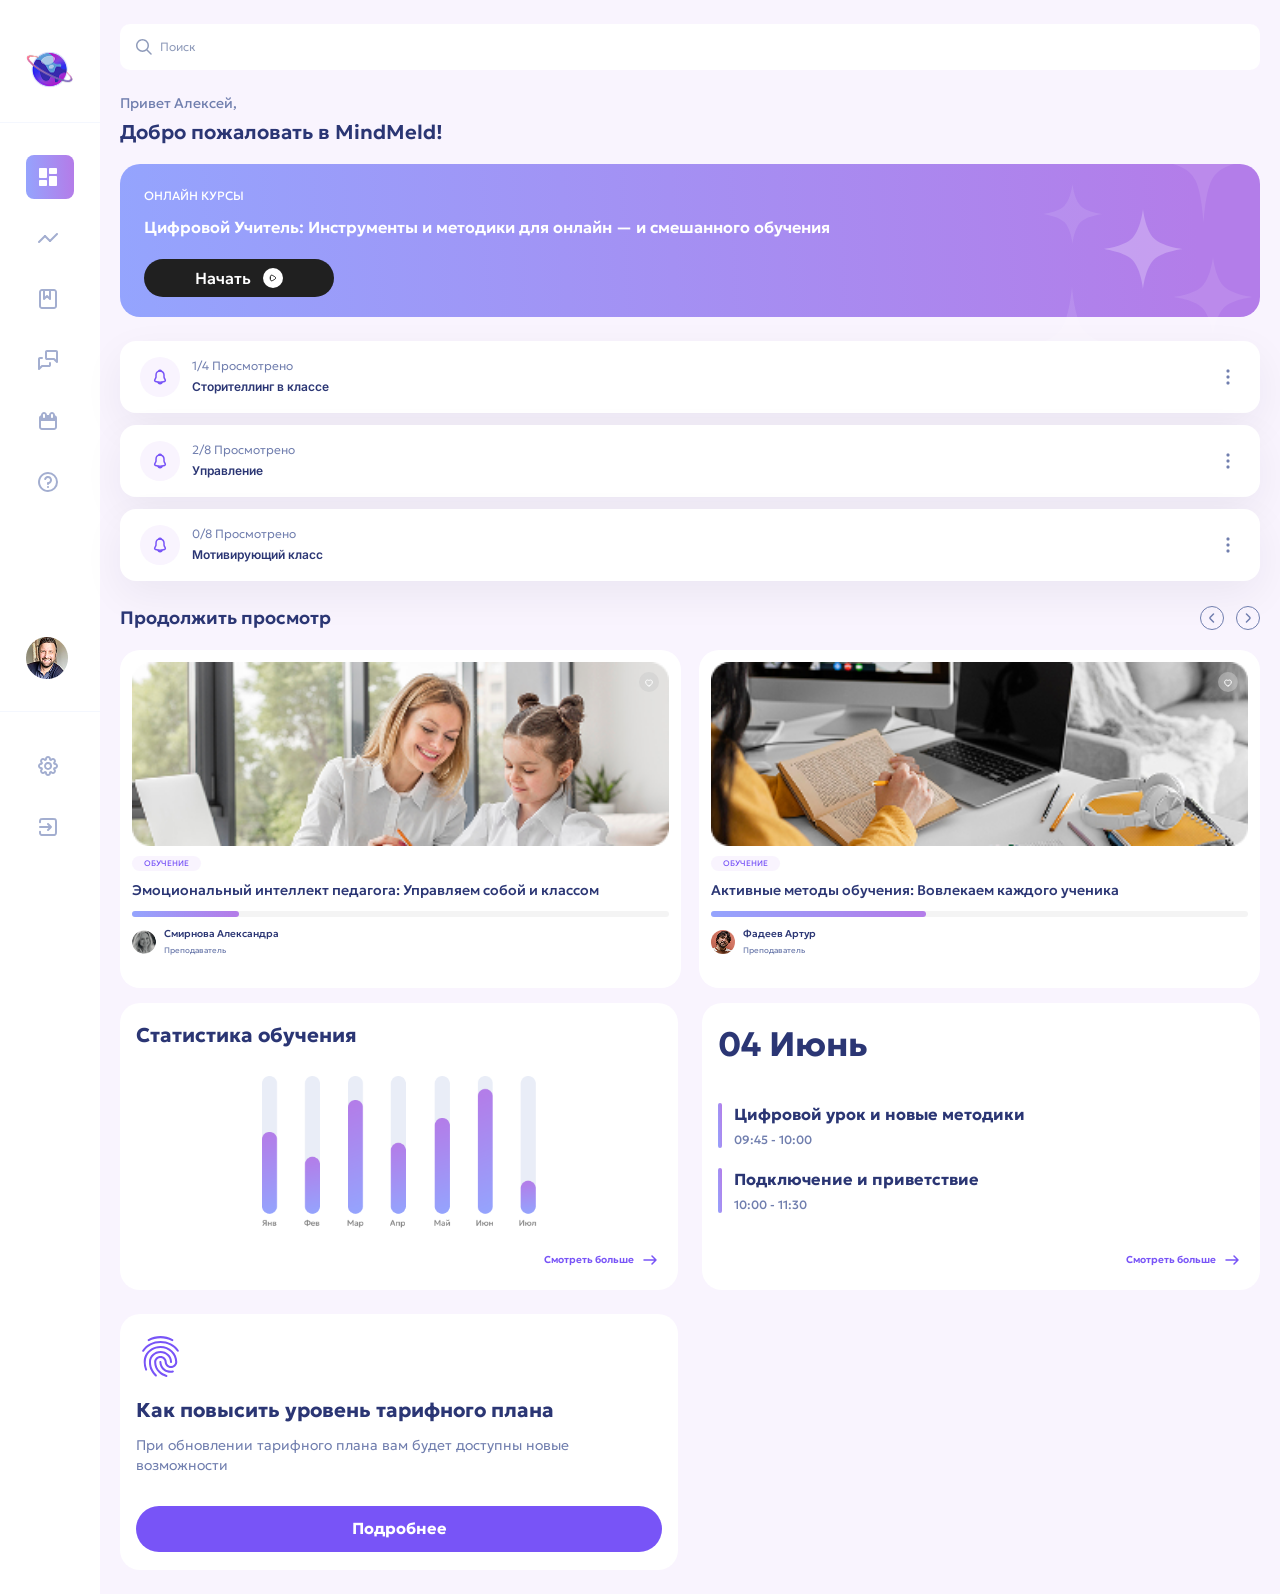
==== commit 515e456a: "aside the end" ====
--- a/dashboard.html
+++ b/dashboard.html
@@ -14,7 +14,7 @@
 
 <body>
 
-  <div class="wrapper">
+  <div>
 
     <main>
       <section class="dashboard">
--- a/assets/scss/style.css
+++ b/assets/scss/style.css
@@ -1258,6 +1258,7 @@
 }
 .dashboard .container {
   display: flex;
+  align-items: start;
   width: 100%;
   max-width: 1920px;
 }
@@ -1283,6 +1284,9 @@
           backdrop-filter: blur(5px);
 }
 .dashboard .aside {
+  position: sticky;
+  top: 0;
+  height: 100vh;
   overflow: hidden;
   padding: 50px 26px;
   display: flex;
@@ -1308,6 +1312,10 @@
 }
 .dashboard .aside.active {
   left: 0;
+  overflow-y: scroll;
+}
+.dashboard .aside.active::-webkit-scrollbar {
+  display: none;
 }
 @media screen and (max-width: 1200px) {
   .dashboard .aside_top {
@@ -1366,6 +1374,9 @@
 }
 .dashboard .aside:hover .user_link span {
   display: block;
+}
+.dashboard .aside:hover ~ .content_full {
+  width: calc(100% - 300px);
 }
 .dashboard .aside_bottom {
   width: 100%;
@@ -1399,6 +1410,7 @@
 @media screen and (max-width: 1200px) {
   .dashboard .media_head {
     display: flex;
+    width: 100%;
   }
 }
 .dashboard .media_head .container {
@@ -1564,6 +1576,7 @@
   width: calc(100% - 454px - 100px);
   padding: 32px 40px;
   background: #F9F4FE;
+  transition: 0.2s ease;
 }
 @media screen and (max-width: 1400px) {
   .dashboard_content {
